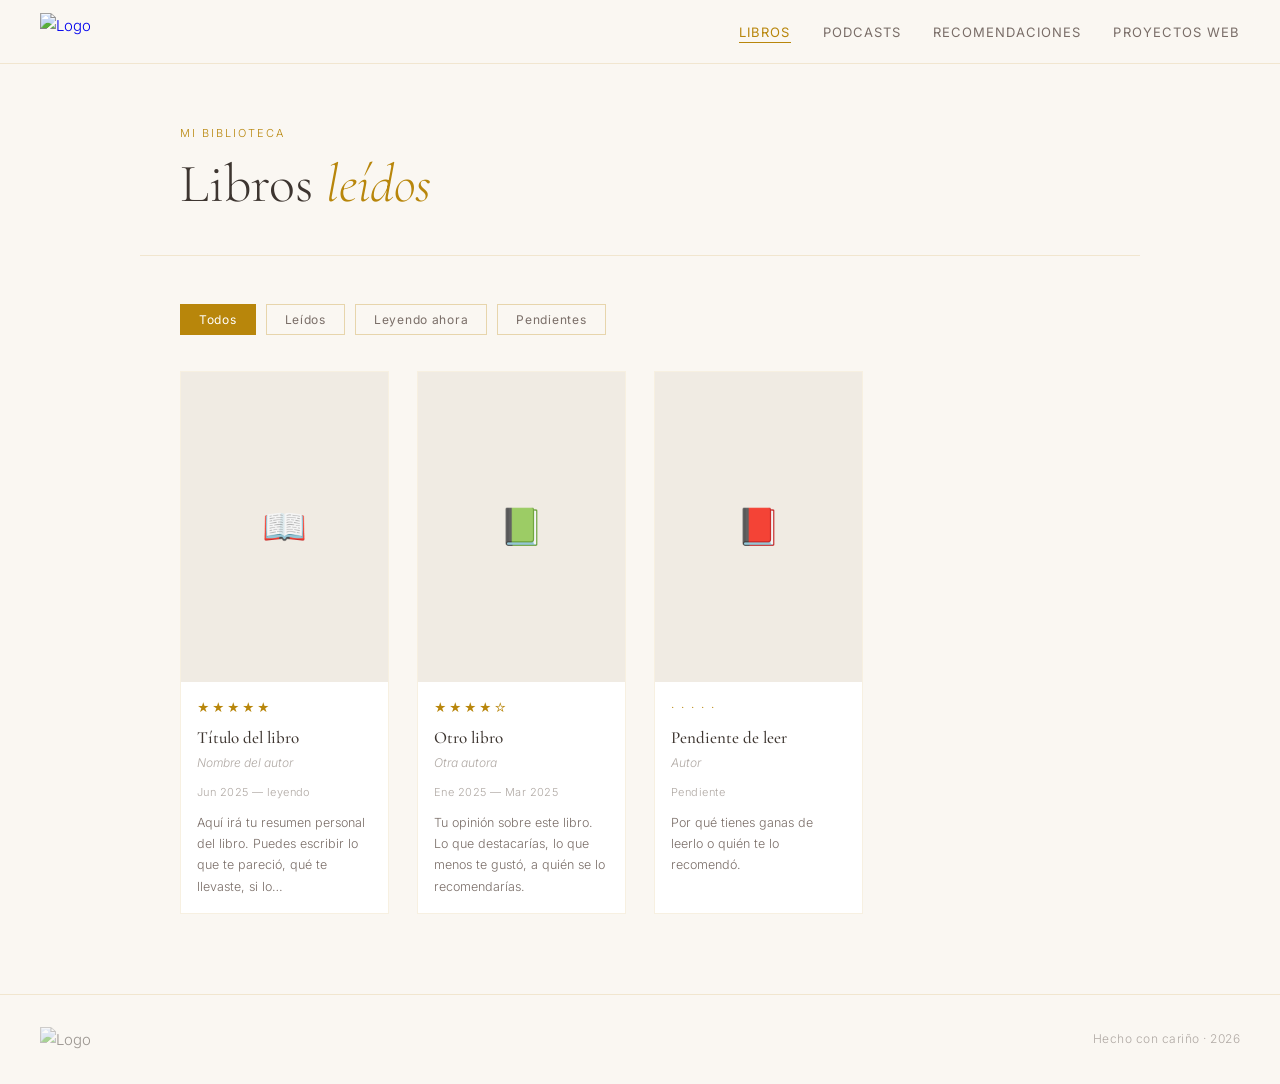
==== libros.html @ 666fe1d1 "Add files via upload" ====
<!DOCTYPE html>
<html lang="es">
<head>
  <meta charset="UTF-8">
  <meta name="viewport" content="width=device-width, initial-scale=1.0">
  <title>Libros · Mi espacio</title>
  <link rel="stylesheet" href="style.css">
  <link rel="icon" type="image/png" href="assets/logo.png">
</head>
<body>

  <nav>
    <a href="index.html" class="nav-logo">
      <img src="assets/logo.png" alt="Logo">
    </a>
    <ul class="nav-links" id="navLinks">
      <li><a href="libros.html" class="active">Libros</a></li>
      <li><a href="podcasts.html">Podcasts</a></li>
      <li><a href="recomendaciones.html">Recomendaciones</a></li>
      <li><a href="proyectos.html">Proyectos web</a></li>
    </ul>
    <button class="nav-hamburger" id="hamburger" aria-label="Menú">
      <span></span><span></span><span></span>
    </button>
  </nav>

  <main class="page-wrapper">

    <div class="page-header">
      <p class="page-header-eyebrow">Mi biblioteca</p>
      <h1 class="page-header-title">Libros <em>leídos</em></h1>
    </div>

    <div class="content-area">

      <div class="books-filters">
        <button class="filter-btn active" data-filter="all">Todos</button>
        <button class="filter-btn" data-filter="leido">Leídos</button>
        <button class="filter-btn" data-filter="leyendo">Leyendo ahora</button>
        <button class="filter-btn" data-filter="pendiente">Pendientes</button>
      </div>

      <div class="books-grid" id="booksGrid">

        <!-- Ejemplo: libro leído -->
        <div class="book-card" data-status="leyendo">
          <div class="book-cover">
            <div class="book-cover-placeholder">📖</div>
          </div>
          <div class="book-info">
            <div class="book-stars">★★★★★</div>
            <div class="book-title">Título del libro</div>
            <div class="book-author">Nombre del autor</div>
            <div class="book-dates">Jun 2025 — leyendo</div>
            <div class="book-summary">
              Aquí irá tu resumen personal del libro. Puedes escribir lo que te pareció, 
              qué te llevaste, si lo recomendarías...
            </div>
          </div>
        </div>

        <div class="book-card" data-status="leido">
          <div class="book-cover">
            <div class="book-cover-placeholder">📗</div>
          </div>
          <div class="book-info">
            <div class="book-stars">★★★★☆</div>
            <div class="book-title">Otro libro</div>
            <div class="book-author">Otra autora</div>
            <div class="book-dates">Ene 2025 — Mar 2025</div>
            <div class="book-summary">
              Tu opinión sobre este libro. Lo que destacarías, lo que menos te gustó, 
              a quién se lo recomendarías.
            </div>
          </div>
        </div>

        <div class="book-card" data-status="pendiente">
          <div class="book-cover">
            <div class="book-cover-placeholder">📕</div>
          </div>
          <div class="book-info">
            <div class="book-stars">· · · · ·</div>
            <div class="book-title">Pendiente de leer</div>
            <div class="book-author">Autor</div>
            <div class="book-dates">Pendiente</div>
            <div class="book-summary">
              Por qué tienes ganas de leerlo o quién te lo recomendó.
            </div>
          </div>
        </div>

      </div>
    </div>

  </main>

  <footer>
    <div class="footer-logo"><img src="assets/logo.png" alt="Logo"></div>
    <p class="footer-text">Hecho con cariño · <span id="year"></span></p>
  </footer>

  <script>
    document.getElementById('year').textContent = new Date().getFullYear();

    const hamburger = document.getElementById('hamburger');
    const navLinks = document.getElementById('navLinks');
    hamburger.addEventListener('click', () => navLinks.classList.toggle('open'));

    // Filter
    const filterBtns = document.querySelectorAll('.filter-btn');
    const cards = document.querySelectorAll('.book-card');

    filterBtns.forEach(btn => {
      btn.addEventListener('click', () => {
        filterBtns.forEach(b => b.classList.remove('active'));
        btn.classList.add('active');
        const filter = btn.dataset.filter;
        cards.forEach(card => {
          card.style.display =
            filter === 'all' || card.dataset.status === filter ? '' : 'none';
        });
      });
    });
  </script>

</body>
</html>
---- style.css ----
@import url('https://fonts.googleapis.com/css2?family=Cormorant+Garamond:ital,wght@0,300;0,400;0,500;0,600;1,300;1,400&family=Inter:wght@300;400;500&display=swap');

:root {
  --cream: #FAF7F2;
  --cream-dark: #F0EBE3;
  --gold: #B8860B;
  --gold-light: #D4A843;
  --gold-pale: #EDD98A;
  --ink: #3D3530;
  --ink-light: #7A6E68;
  --ink-lighter: #B0A9A4;
  --white: #FFFFFF;
}

*, *::before, *::after {
  box-sizing: border-box;
  margin: 0;
  padding: 0;
}

html {
  scroll-behavior: smooth;
}

body {
  background-color: var(--cream);
  color: var(--ink);
  font-family: 'Inter', sans-serif;
  font-weight: 300;
  line-height: 1.7;
  font-size: 15px;
  -webkit-font-smoothing: antialiased;
}

/* ── NAV ── */
nav {
  position: fixed;
  top: 0;
  left: 0;
  right: 0;
  z-index: 100;
  background: rgba(250, 247, 242, 0.92);
  backdrop-filter: blur(12px);
  -webkit-backdrop-filter: blur(12px);
  border-bottom: 1px solid rgba(184, 134, 11, 0.15);
  padding: 0 40px;
  height: 64px;
  display: flex;
  align-items: center;
  justify-content: space-between;
}

.nav-logo {
  display: flex;
  align-items: center;
  gap: 12px;
  text-decoration: none;
}

.nav-logo img {
  height: 38px;
  width: auto;
}

.nav-logo-text {
  font-family: 'Cormorant Garamond', serif;
  font-size: 18px;
  font-weight: 500;
  color: var(--gold);
  letter-spacing: 0.04em;
}

.nav-links {
  display: flex;
  align-items: center;
  gap: 32px;
  list-style: none;
}

.nav-links a {
  text-decoration: none;
  color: var(--ink-light);
  font-size: 13px;
  letter-spacing: 0.08em;
  text-transform: uppercase;
  font-weight: 400;
  transition: color 0.25s;
  position: relative;
}

.nav-links a::after {
  content: '';
  position: absolute;
  bottom: -3px;
  left: 0;
  width: 0;
  height: 1px;
  background: var(--gold);
  transition: width 0.3s ease;
}

.nav-links a:hover,
.nav-links a.active {
  color: var(--gold);
}

.nav-links a:hover::after,
.nav-links a.active::after {
  width: 100%;
}

.nav-hamburger {
  display: none;
  flex-direction: column;
  gap: 5px;
  cursor: pointer;
  background: none;
  border: none;
  padding: 4px;
}

.nav-hamburger span {
  width: 22px;
  height: 1.5px;
  background: var(--gold);
  transition: all 0.3s;
}

/* ── PAGE WRAPPER ── */
.page-wrapper {
  padding-top: 64px;
  min-height: 100vh;
}

/* ── HERO (index) ── */
.hero {
  display: flex;
  flex-direction: column;
  align-items: center;
  justify-content: center;
  min-height: calc(100vh - 64px);
  text-align: center;
  padding: 80px 40px 60px;
  position: relative;
}

.hero-logo {
  width: 180px;
  height: auto;
  margin-bottom: 36px;
  opacity: 0;
  animation: fadeUp 0.9s ease 0.2s forwards;
}

.hero-eyebrow {
  font-size: 11px;
  letter-spacing: 0.18em;
  text-transform: uppercase;
  color: var(--gold);
  margin-bottom: 16px;
  opacity: 0;
  animation: fadeUp 0.9s ease 0.4s forwards;
}

.hero-title {
  font-family: 'Cormorant Garamond', serif;
  font-size: clamp(42px, 7vw, 80px);
  font-weight: 300;
  line-height: 1.1;
  color: var(--ink);
  margin-bottom: 20px;
  opacity: 0;
  animation: fadeUp 0.9s ease 0.55s forwards;
}

.hero-title em {
  font-style: italic;
  color: var(--gold);
}

.hero-subtitle {
  font-size: 15px;
  color: var(--ink-light);
  max-width: 440px;
  line-height: 1.8;
  margin-bottom: 52px;
  opacity: 0;
  animation: fadeUp 0.9s ease 0.7s forwards;
}

.hero-divider {
  width: 60px;
  height: 1px;
  background: var(--gold-pale);
  margin: 0 auto 52px;
  opacity: 0;
  animation: fadeUp 0.9s ease 0.8s forwards;
}

/* ── SECTION CARDS (home) ── */
.sections-grid {
  display: grid;
  grid-template-columns: repeat(auto-fit, minmax(220px, 1fr));
  gap: 24px;
  max-width: 960px;
  margin: 0 auto;
  padding: 0 40px 100px;
  opacity: 0;
  animation: fadeUp 0.9s ease 1s forwards;
}

.section-card {
  text-decoration: none;
  display: flex;
  flex-direction: column;
  padding: 32px 28px;
  border: 1px solid rgba(184, 134, 11, 0.18);
  background: var(--white);
  transition: border-color 0.3s, transform 0.3s, box-shadow 0.3s;
  position: relative;
  overflow: hidden;
}

.section-card::before {
  content: '';
  position: absolute;
  bottom: 0;
  left: 0;
  width: 0;
  height: 2px;
  background: var(--gold);
  transition: width 0.4s ease;
}

.section-card:hover {
  border-color: rgba(184, 134, 11, 0.45);
  transform: translateY(-4px);
  box-shadow: 0 12px 32px rgba(184, 134, 11, 0.09);
}

.section-card:hover::before {
  width: 100%;
}

.card-icon {
  font-size: 26px;
  margin-bottom: 16px;
  line-height: 1;
}

.card-title {
  font-family: 'Cormorant Garamond', serif;
  font-size: 22px;
  font-weight: 500;
  color: var(--ink);
  margin-bottom: 8px;
  letter-spacing: 0.01em;
}

.card-desc {
  font-size: 13px;
  color: var(--ink-lighter);
  line-height: 1.7;
  flex: 1;
}

.card-arrow {
  margin-top: 20px;
  font-size: 18px;
  color: var(--gold);
  align-self: flex-end;
  transition: transform 0.3s;
}

.section-card:hover .card-arrow {
  transform: translateX(5px);
}

/* ── PAGE HEADER ── */
.page-header {
  padding: 60px 40px 40px;
  max-width: 1000px;
  margin: 0 auto;
  border-bottom: 1px solid rgba(184, 134, 11, 0.15);
  margin-bottom: 48px;
}

.page-header-eyebrow {
  font-size: 11px;
  letter-spacing: 0.18em;
  text-transform: uppercase;
  color: var(--gold);
  margin-bottom: 10px;
}

.page-header-title {
  font-family: 'Cormorant Garamond', serif;
  font-size: clamp(32px, 5vw, 54px);
  font-weight: 300;
  color: var(--ink);
  line-height: 1.15;
}

.page-header-title em {
  font-style: italic;
  color: var(--gold);
}

/* ── CONTENT AREA ── */
.content-area {
  max-width: 1000px;
  margin: 0 auto;
  padding: 0 40px 80px;
}

/* ── BOOKS ── */
.books-filters {
  display: flex;
  gap: 10px;
  margin-bottom: 36px;
  flex-wrap: wrap;
}

.filter-btn {
  padding: 7px 18px;
  border: 1px solid rgba(184, 134, 11, 0.3);
  background: transparent;
  color: var(--ink-light);
  font-family: 'Inter', sans-serif;
  font-size: 12px;
  letter-spacing: 0.06em;
  cursor: pointer;
  transition: all 0.25s;
}

.filter-btn:hover,
.filter-btn.active {
  background: var(--gold);
  color: var(--white);
  border-color: var(--gold);
}

.books-grid {
  display: grid;
  grid-template-columns: repeat(auto-fill, minmax(200px, 1fr));
  gap: 28px;
}

.book-card {
  display: flex;
  flex-direction: column;
  background: var(--white);
  border: 1px solid rgba(184, 134, 11, 0.12);
  transition: transform 0.3s, box-shadow 0.3s;
  overflow: hidden;
}

.book-card:hover {
  transform: translateY(-5px);
  box-shadow: 0 16px 36px rgba(0,0,0,0.08);
}

.book-cover {
  aspect-ratio: 2/3;
  background: var(--cream-dark);
  overflow: hidden;
  position: relative;
}

.book-cover img {
  width: 100%;
  height: 100%;
  object-fit: cover;
}

.book-cover-placeholder {
  width: 100%;
  height: 100%;
  display: flex;
  align-items: center;
  justify-content: center;
  font-size: 36px;
  color: var(--gold-pale);
}

.book-info {
  padding: 16px;
  flex: 1;
  display: flex;
  flex-direction: column;
}

.book-stars {
  color: var(--gold);
  font-size: 12px;
  margin-bottom: 8px;
  letter-spacing: 2px;
}

.book-title {
  font-family: 'Cormorant Garamond', serif;
  font-size: 17px;
  font-weight: 500;
  color: var(--ink);
  margin-bottom: 4px;
  line-height: 1.3;
}

.book-author {
  font-size: 12px;
  color: var(--ink-lighter);
  margin-bottom: 10px;
  font-style: italic;
}

.book-dates {
  font-size: 11px;
  color: var(--ink-lighter);
  letter-spacing: 0.04em;
  margin-bottom: 10px;
}

.book-summary {
  font-size: 12.5px;
  color: var(--ink-light);
  line-height: 1.7;
  flex: 1;
  display: -webkit-box;
  -webkit-line-clamp: 4;
  -webkit-box-orient: vertical;
  overflow: hidden;
}

/* ── PODCASTS ── */
.podcasts-list {
  display: flex;
  flex-direction: column;
  gap: 20px;
}

.podcast-card {
  display: flex;
  gap: 20px;
  padding: 24px;
  background: var(--white);
  border: 1px solid rgba(184, 134, 11, 0.12);
  transition: border-color 0.3s, box-shadow 0.3s;
}

.podcast-card:hover {
  border-color: rgba(184, 134, 11, 0.4);
  box-shadow: 0 8px 24px rgba(184, 134, 11, 0.07);
}

.podcast-thumb {
  width: 80px;
  height: 80px;
  flex-shrink: 0;
  background: var(--cream-dark);
  display: flex;
  align-items: center;
  justify-content: center;
  font-size: 28px;
  overflow: hidden;
}

.podcast-thumb img {
  width: 100%;
  height: 100%;
  object-fit: cover;
}

.podcast-info {
  flex: 1;
  min-width: 0;
}

.podcast-status {
  display: inline-block;
  font-size: 10px;
  letter-spacing: 0.1em;
  text-transform: uppercase;
  padding: 3px 8px;
  margin-bottom: 8px;
}

.podcast-status.escuchando {
  background: rgba(184, 134, 11, 0.12);
  color: var(--gold);
}

.podcast-status.escuchado {
  background: rgba(61, 53, 48, 0.07);
  color: var(--ink-light);
}

.podcast-status.pendiente {
  background: rgba(176, 169, 164, 0.2);
  color: var(--ink-lighter);
}

.podcast-title {
  font-family: 'Cormorant Garamond', serif;
  font-size: 20px;
  font-weight: 500;
  color: var(--ink);
  margin-bottom: 4px;
}

.podcast-host {
  font-size: 12px;
  color: var(--ink-lighter);
  margin-bottom: 8px;
  font-style: italic;
}

.podcast-desc {
  font-size: 13px;
  color: var(--ink-light);
  line-height: 1.7;
}

/* ── WEB PROJECTS ── */
.projects-grid {
  display: grid;
  grid-template-columns: repeat(auto-fill, minmax(280px, 1fr));
  gap: 28px;
}

.project-card {
  background: var(--white);
  border: 1px solid rgba(184, 134, 11, 0.12);
  overflow: hidden;
  transition: transform 0.3s, box-shadow 0.3s;
  display: flex;
  flex-direction: column;
}

.project-card:hover {
  transform: translateY(-5px);
  box-shadow: 0 16px 40px rgba(0,0,0,0.09);
}

.project-preview {
  aspect-ratio: 16/9;
  background: var(--cream-dark);
  display: flex;
  align-items: center;
  justify-content: center;
  font-size: 32px;
  overflow: hidden;
  position: relative;
}

.project-preview img {
  width: 100%;
  height: 100%;
  object-fit: cover;
  transition: transform 0.5s;
}

.project-card:hover .project-preview img {
  transform: scale(1.04);
}

.project-body {
  padding: 20px;
  flex: 1;
  display: flex;
  flex-direction: column;
}

.project-tags {
  display: flex;
  gap: 6px;
  flex-wrap: wrap;
  margin-bottom: 12px;
}

.tag {
  font-size: 10px;
  letter-spacing: 0.08em;
  text-transform: uppercase;
  padding: 3px 8px;
  border: 1px solid rgba(184, 134, 11, 0.3);
  color: var(--gold);
}

.project-title {
  font-family: 'Cormorant Garamond', serif;
  font-size: 22px;
  font-weight: 500;
  color: var(--ink);
  margin-bottom: 8px;
}

.project-desc {
  font-size: 13px;
  color: var(--ink-light);
  line-height: 1.7;
  flex: 1;
  margin-bottom: 16px;
}

.project-link {
  display: inline-flex;
  align-items: center;
  gap: 6px;
  font-size: 12px;
  letter-spacing: 0.08em;
  text-transform: uppercase;
  color: var(--gold);
  text-decoration: none;
  transition: gap 0.25s;
}

.project-link:hover {
  gap: 10px;
}

/* ── RECOMENDACIONES ── */
.reco-grid {
  display: grid;
  grid-template-columns: repeat(auto-fill, minmax(240px, 1fr));
  gap: 20px;
}

.reco-card {
  padding: 24px;
  background: var(--white);
  border: 1px solid rgba(184, 134, 11, 0.12);
  transition: border-color 0.3s, box-shadow 0.3s;
  position: relative;
}

.reco-card:hover {
  border-color: rgba(184, 134, 11, 0.4);
  box-shadow: 0 8px 24px rgba(184, 134, 11, 0.07);
}

.reco-type {
  font-size: 10px;
  letter-spacing: 0.12em;
  text-transform: uppercase;
  color: var(--gold);
  margin-bottom: 10px;
}

.reco-title {
  font-family: 'Cormorant Garamond', serif;
  font-size: 20px;
  font-weight: 500;
  color: var(--ink);
  margin-bottom: 6px;
}

.reco-creator {
  font-size: 12px;
  color: var(--ink-lighter);
  font-style: italic;
  margin-bottom: 10px;
}

.reco-text {
  font-size: 13px;
  color: var(--ink-light);
  line-height: 1.7;
}

/* ── PROJECT CARD AS LINK ── */
a.project-card--link {
  text-decoration: none;
  color: inherit;
  cursor: pointer;
}

.project-preview--iraia {
  position: relative;
  overflow: hidden;
}

.project-preview-bg {
  position: absolute;
  inset: 0;
  width: 100%;
  height: 100%;
  object-fit: cover;
  transition: transform 0.5s ease;
}

.project-card:hover .project-preview-bg {
  transform: scale(1.06);
}

.project-preview-logo {
  position: relative;
  z-index: 1;
  width: 58%;
  max-width: 180px;
  height: auto;
  filter: drop-shadow(0 2px 12px rgba(0,0,0,0.10));
  transition: transform 0.4s ease;
}

.project-card:hover .project-preview-logo {
  transform: scale(1.05);
}


footer {
  border-top: 1px solid rgba(184, 134, 11, 0.15);
  padding: 32px 40px;
  display: flex;
  align-items: center;
  justify-content: space-between;
  max-width: 100%;
}

.footer-logo img {
  height: 28px;
  opacity: 0.5;
}

.footer-text {
  font-size: 12px;
  color: var(--ink-lighter);
  letter-spacing: 0.04em;
}

/* ── ANIMATIONS ── */
@keyframes fadeUp {
  from {
    opacity: 0;
    transform: translateY(20px);
  }
  to {
    opacity: 1;
    transform: translateY(0);
  }
}

/* ── RESPONSIVE ── */
@media (max-width: 768px) {
  nav {
    padding: 0 20px;
  }

  .nav-links {
    display: none;
    position: fixed;
    top: 64px;
    left: 0;
    right: 0;
    background: var(--cream);
    border-bottom: 1px solid rgba(184, 134, 11, 0.15);
    flex-direction: column;
    padding: 24px 20px;
    gap: 20px;
    align-items: flex-start;
  }

  .nav-links.open {
    display: flex;
  }

  .nav-hamburger {
    display: flex;
  }

  .hero {
    padding: 60px 24px 48px;
  }

  .hero-logo {
    width: 130px;
  }

  .sections-grid {
    grid-template-columns: 1fr 1fr;
    padding: 0 24px 60px;
    gap: 16px;
  }

  .page-header,
  .content-area {
    padding-left: 24px;
    padding-right: 24px;
  }

  .books-grid {
    grid-template-columns: repeat(auto-fill, minmax(150px, 1fr));
    gap: 18px;
  }

  .podcast-thumb {
    width: 60px;
    height: 60px;
  }

  .projects-grid,
  .reco-grid {
    grid-template-columns: 1fr;
  }

  footer {
    flex-direction: column;
    gap: 12px;
    text-align: center;
    padding: 24px;
  }
}

@media (prefers-reduced-motion: reduce) {
  * {
    animation: none !important;
    transition: none !important;
  }
  .hero-logo, .hero-eyebrow, .hero-title, .hero-subtitle, .hero-divider, .sections-grid {
    opacity: 1;
  }
}
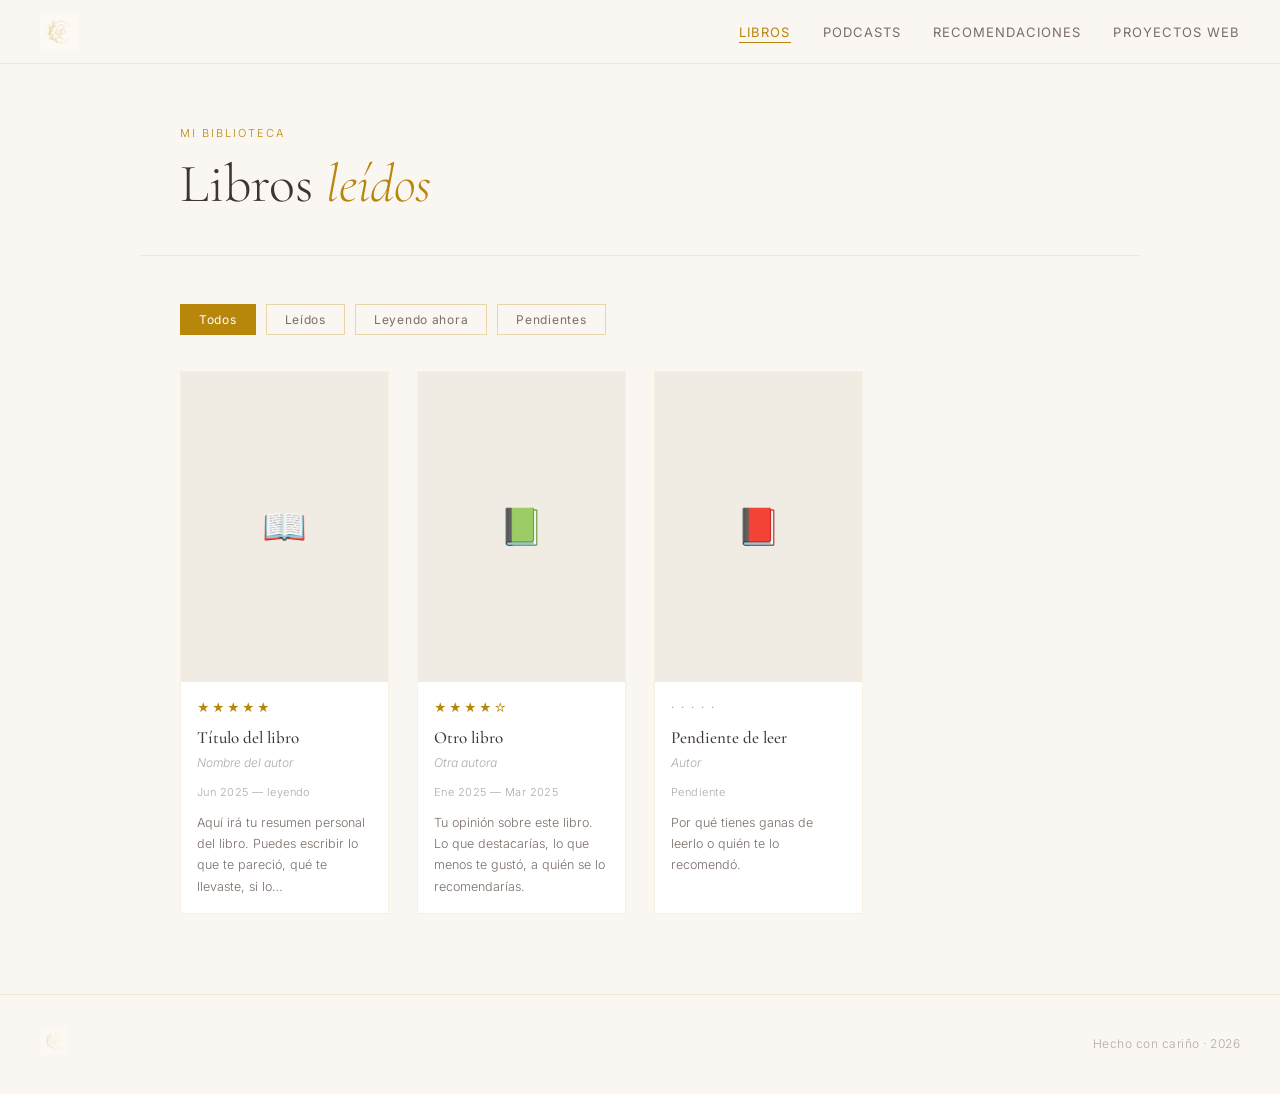
==== commit ad20a5b0: "Add files via upload" ====
(no text change in the page or its own stylesheets)
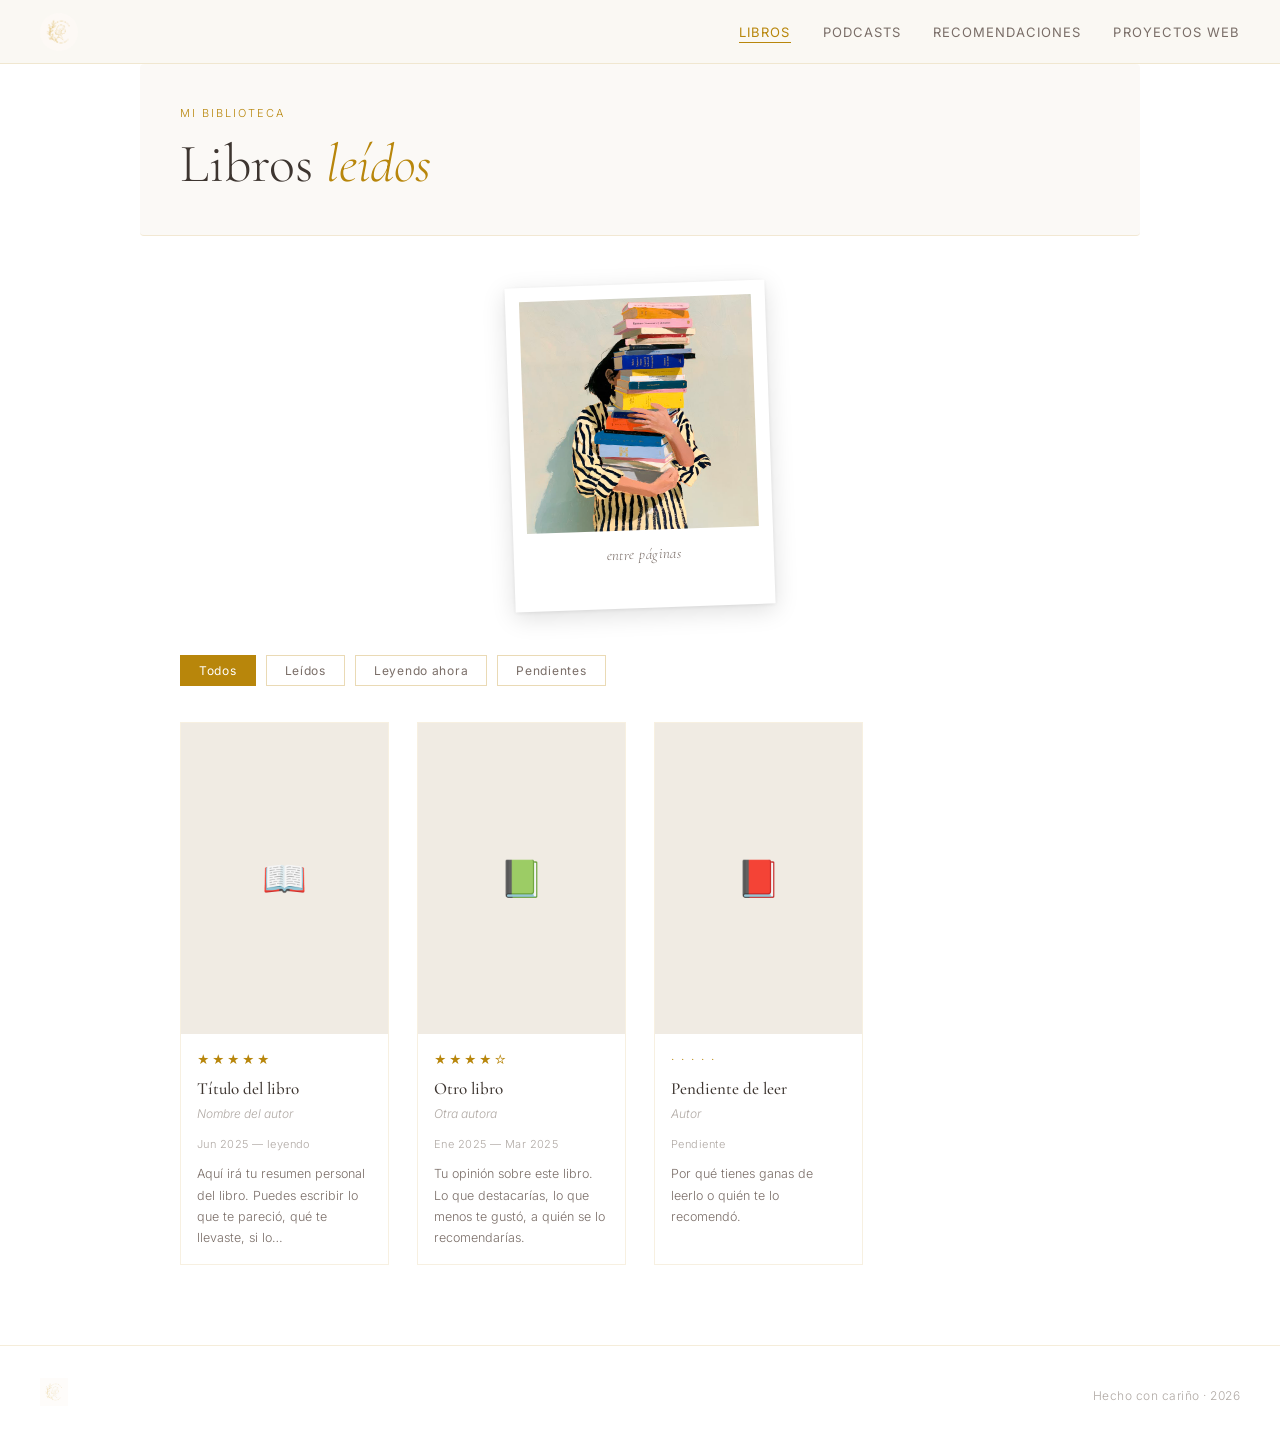
==== commit 5ec403e7: "Add files via upload" ====
--- a/libros.html
+++ b/libros.html
@@ -7,7 +7,7 @@
   <link rel="stylesheet" href="style.css">
   <link rel="icon" type="image/png" href="assets/logo.png">
 </head>
-<body>
+<body class="page-libros">
 
   <nav>
     <a href="index.html" class="nav-logo">
@@ -31,7 +31,13 @@
       <h1 class="page-header-title">Libros <em>leídos</em></h1>
     </div>
 
-    <div class="content-area">
+    <div class="polaroid-wrap">
+        <div class="polaroid">
+          <img src="assets/libros.jpeg" alt="Libros">
+          <div class="polaroid-caption">entre páginas</div>
+        </div>
+      </div>
+      <div class="content-area">
 
       <div class="books-filters">
         <button class="filter-btn active" data-filter="all">Todos</button>
--- a/style.css
+++ b/style.css
@@ -24,6 +24,9 @@
 
 body {
   background-color: var(--cream);
+  background-image: url('assets/fondo_pantalla.jpeg');
+  background-repeat: repeat;
+  background-size: 400px;
   color: var(--ink);
   font-family: 'Inter', sans-serif;
   font-weight: 300;
@@ -59,7 +62,10 @@
 
 .nav-logo img {
   height: 38px;
-  width: auto;
+  width: 38px;
+  border-radius: 50%;
+  object-fit: cover;
+  object-position: center;
 }
 
 .nav-logo-text {
@@ -146,7 +152,10 @@
 
 .hero-logo {
   width: 180px;
-  height: auto;
+  height: 180px;
+  border-radius: 50%;
+  object-fit: cover;
+  object-position: center;
   margin-bottom: 36px;
   opacity: 0;
   animation: fadeUp 0.9s ease 0.2s forwards;
@@ -819,3 +828,98 @@
     opacity: 1;
   }
 }
+
+/* ── FONDOS POR PÁGINA ── */
+body.page-index    { background-image: url('assets/fondo_1.jpeg'); }
+body.page-libros   { background-image: url('assets/fondo_2.jpeg'); }
+body.page-podcasts { background-image: url('assets/fondo_5.jpeg'); }
+body.page-proyectos { background-image: url('assets/fondo_6.jpeg'); }
+body.page-recomendaciones { background-image: url('assets/fondo_1.jpeg'); }
+
+body.page-index,
+body.page-libros,
+body.page-podcasts,
+body.page-proyectos,
+body.page-recomendaciones {
+  background-repeat: repeat;
+  background-size: 420px;
+  filter: none;
+}
+
+/* Saturación bajada solo en el fondo, no en el contenido */
+body::before {
+  content: '';
+  position: fixed;
+  inset: 0;
+  z-index: -1;
+  background: inherit;
+  background-attachment: fixed;
+  filter: saturate(0.45) brightness(1.08);
+}
+
+body {
+  background-attachment: fixed;
+  /* El body en sí queda transparente para que ::before maneje el fondo */
+  background-color: transparent;
+}
+
+/* ── POLAROID ── */
+.polaroid-wrap {
+  display: flex;
+  justify-content: center;
+  margin: 0 auto 48px;
+}
+
+.polaroid {
+  background: #fff;
+  padding: 14px 14px 40px;
+  box-shadow: 0 6px 24px rgba(0,0,0,0.13), 0 1px 4px rgba(0,0,0,0.08);
+  transform: rotate(-2deg);
+  transition: transform 0.3s, box-shadow 0.3s;
+  max-width: 260px;
+  width: 100%;
+}
+
+.polaroid:hover {
+  transform: rotate(0deg) scale(1.03);
+  box-shadow: 0 14px 40px rgba(0,0,0,0.18);
+}
+
+.polaroid img {
+  width: 100%;
+  aspect-ratio: 1 / 1;
+  object-fit: cover;
+  display: block;
+}
+
+.polaroid-caption {
+  text-align: center;
+  font-family: 'Cormorant Garamond', serif;
+  font-size: 15px;
+  font-style: italic;
+  color: var(--ink-light);
+  margin-top: 12px;
+  letter-spacing: 0.03em;
+}
+
+/* Cards con fondo blanco semitransparente para legibilidad sobre fondos */
+.section-card,
+.book-card,
+.podcast-card,
+.project-card,
+.reco-card,
+.bubble-img-wrap {
+  background: rgba(255,255,255,0.88);
+  backdrop-filter: blur(4px);
+  -webkit-backdrop-filter: blur(4px);
+}
+
+nav {
+  background: rgba(250, 247, 242, 0.88);
+}
+
+.page-header {
+  background: rgba(250, 247, 242, 0.7);
+  border-radius: 4px;
+  padding: 40px;
+}
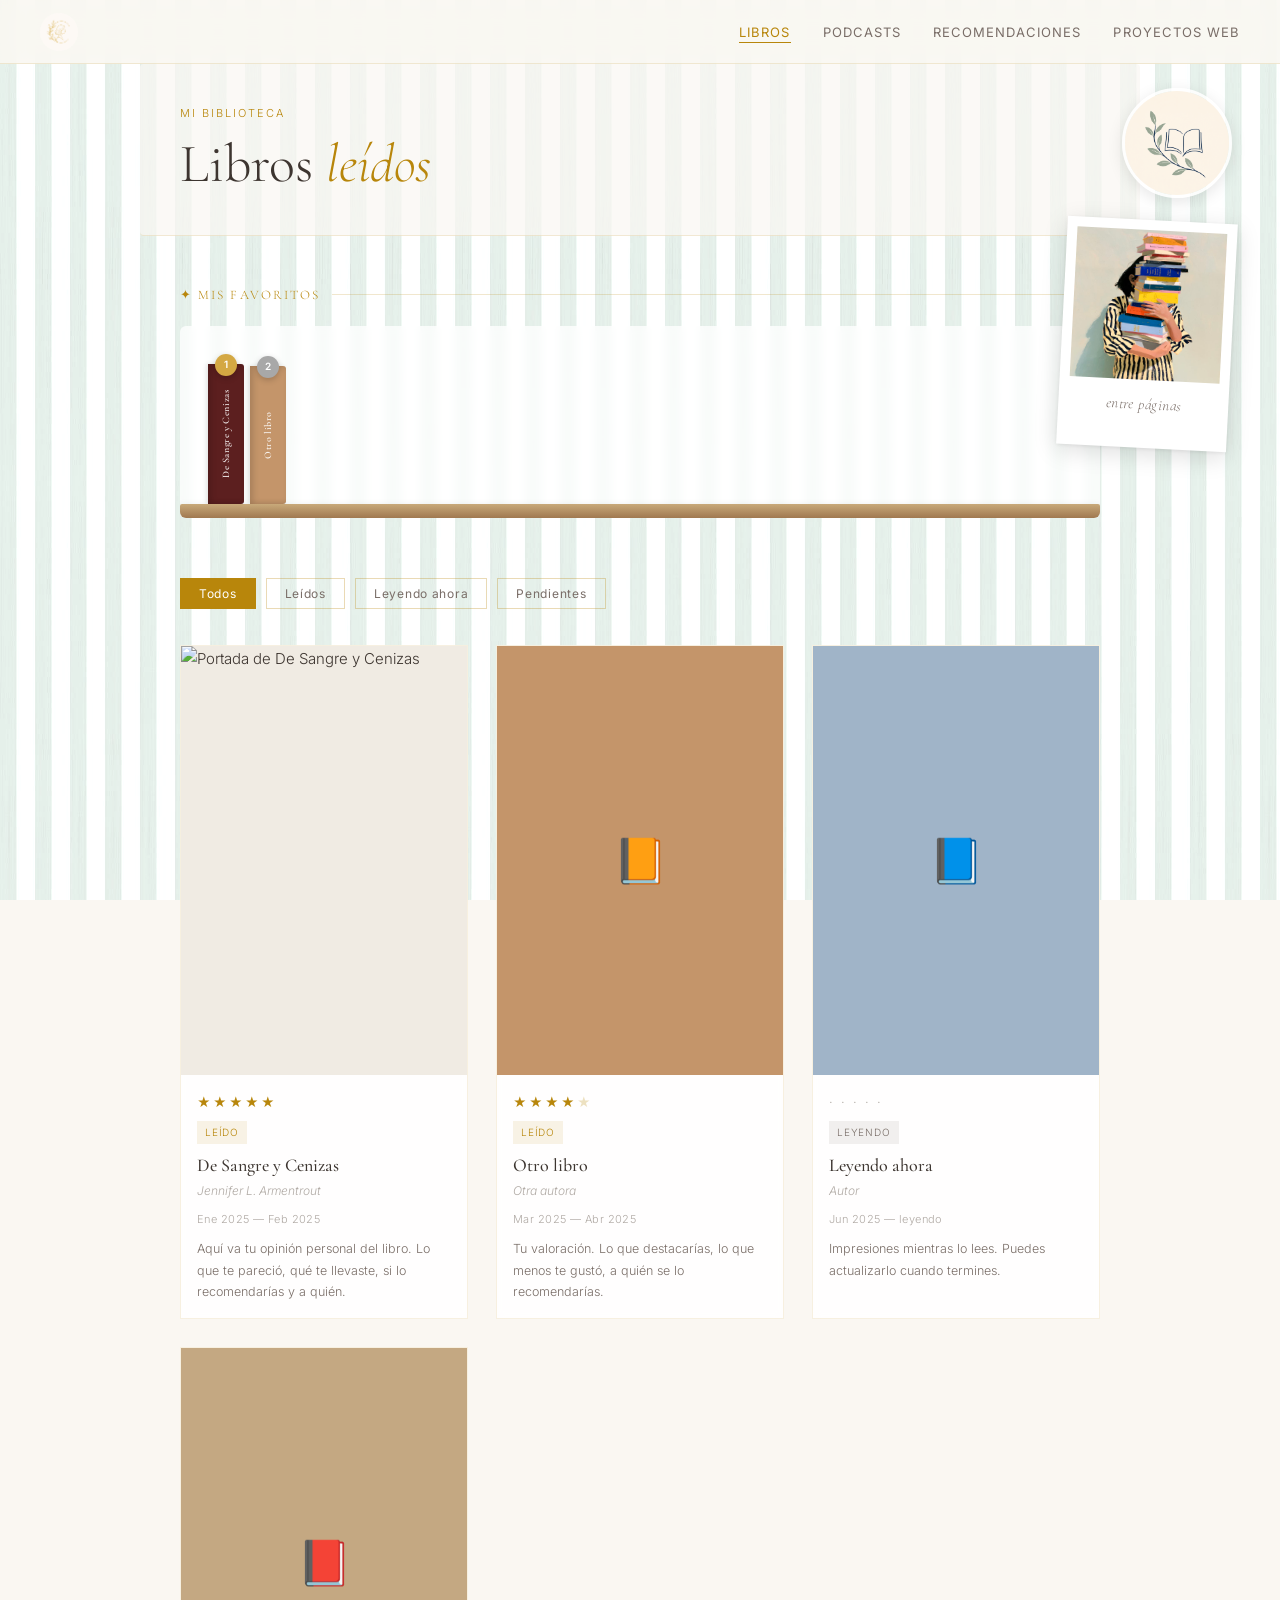
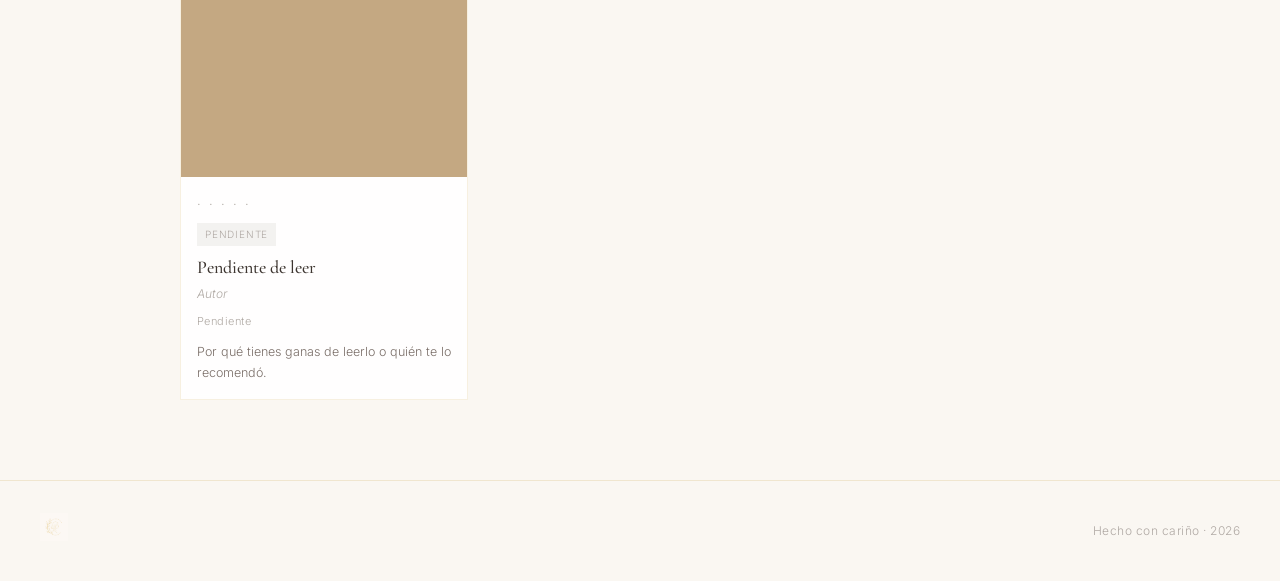
==== commit 268a765b: "Add files via upload" ====
--- a/libros.html
+++ b/libros.html
@@ -6,6 +6,432 @@
   <title>Libros · Mi espacio</title>
   <link rel="stylesheet" href="style.css">
   <link rel="icon" type="image/png" href="assets/logo.png">
+  <style>
+
+    /* ── RANKING / ESTANTERÍA ── */
+    .shelf-section {
+      max-width: 1000px;
+      margin: 0 auto 60px;
+      padding: 0 40px;
+    }
+
+    .shelf-title {
+      font-family: 'Cormorant Garamond', serif;
+      font-size: 13px;
+      letter-spacing: 0.16em;
+      text-transform: uppercase;
+      color: var(--gold);
+      margin-bottom: 20px;
+      display: flex;
+      align-items: center;
+      gap: 12px;
+    }
+
+    .shelf-title::after {
+      content: '';
+      flex: 1;
+      height: 1px;
+      background: rgba(184,134,11,0.2);
+    }
+
+    /* La madera de la estantería */
+    .shelf {
+      background: rgba(255,255,255,0.75);
+      backdrop-filter: blur(4px);
+      border-radius: 6px;
+      padding: 32px 28px 0;
+      position: relative;
+      overflow: hidden;
+    }
+
+    .shelf-plank {
+      display: flex;
+      align-items: flex-end;
+      gap: 6px;
+      padding-bottom: 0;
+      min-height: 160px;
+      position: relative;
+      flex-wrap: wrap;
+    }
+
+    /* tablón de madera */
+    .shelf-plank::after {
+      content: '';
+      position: absolute;
+      bottom: 0;
+      left: -28px;
+      right: -28px;
+      height: 14px;
+      background: linear-gradient(to bottom, #c8a97a, #a07850);
+      border-radius: 2px;
+      box-shadow: 0 4px 10px rgba(0,0,0,0.18);
+    }
+
+    .shelf-book {
+      display: flex;
+      flex-direction: column;
+      align-items: center;
+      cursor: pointer;
+      position: relative;
+      transition: transform 0.25s;
+      margin-bottom: 14px;
+    }
+
+    .shelf-book:hover {
+      transform: translateY(-12px);
+    }
+
+    .shelf-book:hover .shelf-tooltip {
+      opacity: 1;
+      transform: translateY(0);
+      pointer-events: auto;
+    }
+
+    .book-spine {
+      width: 36px;
+      border-radius: 3px 0 0 3px;
+      display: flex;
+      align-items: center;
+      justify-content: center;
+      writing-mode: vertical-rl;
+      text-orientation: mixed;
+      transform: rotate(180deg);
+      font-size: 10px;
+      font-family: 'Cormorant Garamond', serif;
+      font-weight: 600;
+      color: rgba(255,255,255,0.9);
+      letter-spacing: 0.06em;
+      padding: 8px 4px;
+      box-shadow: inset -3px 0 6px rgba(0,0,0,0.15), 2px 0 4px rgba(0,0,0,0.1);
+      overflow: hidden;
+      white-space: nowrap;
+      text-overflow: ellipsis;
+      max-height: 140px;
+      line-height: 1.2;
+    }
+
+    .shelf-book .rank-badge {
+      position: absolute;
+      top: -10px;
+      left: 50%;
+      transform: translateX(-50%);
+      width: 22px;
+      height: 22px;
+      border-radius: 50%;
+      background: var(--gold);
+      color: white;
+      font-size: 10px;
+      font-weight: 600;
+      display: flex;
+      align-items: center;
+      justify-content: center;
+      font-family: 'Inter', sans-serif;
+      box-shadow: 0 2px 6px rgba(0,0,0,0.2);
+      z-index: 2;
+    }
+
+    .shelf-book .rank-badge.gold   { background: #D4A843; }
+    .shelf-book .rank-badge.silver { background: #A8A8A8; }
+    .shelf-book .rank-badge.bronze { background: #C07840; }
+    .shelf-book .rank-badge.rest   { background: var(--ink-light); }
+
+    /* Tooltip al hacer hover */
+    .shelf-tooltip {
+      position: absolute;
+      bottom: calc(100% + 18px);
+      left: 50%;
+      transform: translateX(-50%) translateY(6px);
+      background: var(--ink);
+      color: #fff;
+      border-radius: 6px;
+      padding: 10px 14px;
+      width: 180px;
+      font-size: 12px;
+      line-height: 1.5;
+      opacity: 0;
+      pointer-events: none;
+      transition: opacity 0.2s, transform 0.2s;
+      z-index: 10;
+      text-align: center;
+    }
+
+    .shelf-tooltip::after {
+      content: '';
+      position: absolute;
+      top: 100%;
+      left: 50%;
+      transform: translateX(-50%);
+      border: 6px solid transparent;
+      border-top-color: var(--ink);
+    }
+
+    .shelf-tooltip strong {
+      display: block;
+      font-family: 'Cormorant Garamond', serif;
+      font-size: 14px;
+      margin-bottom: 2px;
+    }
+
+    .shelf-tooltip .tt-stars {
+      color: var(--gold-light);
+      letter-spacing: 2px;
+      font-size: 11px;
+    }
+
+    /* ── TARJETAS DETALLE ── */
+    .books-grid {
+      display: grid;
+      grid-template-columns: repeat(auto-fill, minmax(220px, 1fr));
+      gap: 28px;
+    }
+
+    .book-card {
+      display: flex;
+      flex-direction: column;
+      background: rgba(255,255,255,0.88);
+      backdrop-filter: blur(4px);
+      border: 1px solid rgba(184,134,11,0.12);
+      transition: transform 0.3s, box-shadow 0.3s;
+      overflow: hidden;
+      cursor: pointer;
+    }
+
+    .book-card:hover {
+      transform: translateY(-5px);
+      box-shadow: 0 16px 36px rgba(0,0,0,0.1);
+    }
+
+    .book-cover {
+      aspect-ratio: 2/3;
+      background: var(--cream-dark);
+      overflow: hidden;
+      position: relative;
+    }
+
+    .book-cover img {
+      width: 100%;
+      height: 100%;
+      object-fit: cover;
+    }
+
+    .book-cover-placeholder {
+      width: 100%;
+      height: 100%;
+      display: flex;
+      align-items: center;
+      justify-content: center;
+      font-size: 44px;
+    }
+
+    /* Color de fondo del placeholder = color del lomo */
+    .book-cover-placeholder.c1 { background: #7B9E87; }
+    .book-cover-placeholder.c2 { background: #C4956A; }
+    .book-cover-placeholder.c3 { background: #A0B4C8; }
+    .book-cover-placeholder.c4 { background: #C4A882; }
+    .book-cover-placeholder.c5 { background: #B07E8C; }
+
+    .book-info {
+      padding: 16px;
+      flex: 1;
+      display: flex;
+      flex-direction: column;
+    }
+
+    .book-stars {
+      color: var(--gold);
+      font-size: 13px;
+      margin-bottom: 8px;
+      letter-spacing: 2px;
+    }
+
+    .book-title {
+      font-family: 'Cormorant Garamond', serif;
+      font-size: 18px;
+      font-weight: 500;
+      color: var(--ink);
+      margin-bottom: 4px;
+      line-height: 1.3;
+    }
+
+    .book-author {
+      font-size: 12px;
+      color: var(--ink-lighter);
+      margin-bottom: 8px;
+      font-style: italic;
+    }
+
+    .book-dates {
+      font-size: 11px;
+      color: var(--ink-lighter);
+      letter-spacing: 0.04em;
+      margin-bottom: 10px;
+    }
+
+    .book-summary {
+      font-size: 12.5px;
+      color: var(--ink-light);
+      line-height: 1.7;
+      flex: 1;
+      display: -webkit-box;
+      -webkit-line-clamp: 4;
+      -webkit-box-orient: vertical;
+      overflow: hidden;
+    }
+
+    .book-status-tag {
+      display: inline-block;
+      font-size: 10px;
+      letter-spacing: 0.08em;
+      text-transform: uppercase;
+      padding: 3px 8px;
+      margin-bottom: 10px;
+      align-self: flex-start;
+    }
+    .book-status-tag.leido    { background: rgba(184,134,11,0.1); color: var(--gold); }
+    .book-status-tag.leyendo  { background: rgba(122,110,104,0.1); color: var(--ink-light); }
+    .book-status-tag.pendiente{ background: rgba(176,169,164,0.15); color: var(--ink-lighter); }
+
+    @media (max-width: 600px) {
+      .shelf-section { padding: 0 16px; }
+      .book-spine { width: 28px; font-size: 9px; }
+      .books-grid { grid-template-columns: repeat(2, 1fr); gap: 16px; }
+    }
+
+    /* ── MODAL FICHA LIBRO ── */
+    .book-modal-overlay {
+      position: fixed;
+      inset: 0;
+      background: rgba(40, 33, 28, 0.55);
+      backdrop-filter: blur(4px);
+      z-index: 200;
+      display: none;
+      align-items: center;
+      justify-content: center;
+      padding: 24px;
+    }
+
+    .book-modal-overlay.open {
+      display: flex;
+      animation: modalFade 0.25s ease;
+    }
+
+    @keyframes modalFade {
+      from { opacity: 0; }
+      to { opacity: 1; }
+    }
+
+    .book-modal {
+      background: var(--cream);
+      max-width: 640px;
+      width: 100%;
+      max-height: 85vh;
+      overflow-y: auto;
+      display: flex;
+      box-shadow: 0 24px 80px rgba(0,0,0,0.35);
+      position: relative;
+      animation: modalUp 0.3s ease;
+    }
+
+    @keyframes modalUp {
+      from { transform: translateY(24px); opacity: 0; }
+      to { transform: translateY(0); opacity: 1; }
+    }
+
+    .book-modal-cover {
+      width: 220px;
+      flex-shrink: 0;
+      background: var(--cream-dark);
+    }
+
+    .book-modal-cover img {
+      width: 100%;
+      height: 100%;
+      object-fit: cover;
+      display: block;
+    }
+
+    .book-modal-cover .modal-cover-placeholder {
+      width: 100%;
+      height: 100%;
+      min-height: 320px;
+      display: flex;
+      align-items: center;
+      justify-content: center;
+      font-size: 64px;
+    }
+
+    .book-modal-body {
+      padding: 32px 28px;
+      flex: 1;
+    }
+
+    .book-modal-close {
+      position: absolute;
+      top: 12px;
+      right: 14px;
+      background: none;
+      border: none;
+      font-size: 22px;
+      color: var(--ink-light);
+      cursor: pointer;
+      line-height: 1;
+      padding: 6px;
+      transition: color 0.2s, transform 0.2s;
+    }
+
+    .book-modal-close:hover {
+      color: var(--ink);
+      transform: rotate(90deg);
+    }
+
+    .book-modal-stars {
+      color: var(--gold);
+      font-size: 16px;
+      letter-spacing: 3px;
+      margin-bottom: 10px;
+    }
+
+    .book-modal-title {
+      font-family: 'Cormorant Garamond', serif;
+      font-size: 30px;
+      font-weight: 500;
+      color: var(--ink);
+      line-height: 1.15;
+      margin-bottom: 4px;
+    }
+
+    .book-modal-author {
+      font-size: 14px;
+      font-style: italic;
+      color: var(--ink-lighter);
+      margin-bottom: 16px;
+    }
+
+    .book-modal-meta {
+      font-size: 12px;
+      letter-spacing: 0.05em;
+      color: var(--ink-light);
+      padding: 10px 0;
+      border-top: 1px solid rgba(184,134,11,0.18);
+      border-bottom: 1px solid rgba(184,134,11,0.18);
+      margin-bottom: 16px;
+      display: flex;
+      gap: 18px;
+      flex-wrap: wrap;
+    }
+
+    .book-modal-summary {
+      font-size: 14px;
+      line-height: 1.8;
+      color: var(--ink-light);
+    }
+
+    @media (max-width: 560px) {
+      .book-modal { flex-direction: column; }
+      .book-modal-cover { width: 100%; max-height: 280px; }
+      .book-modal-cover img { max-height: 280px; }
+    }
+  </style>
 </head>
 <body class="page-libros">
 
@@ -25,6 +451,8 @@
   </nav>
 
   <main class="page-wrapper">
+    <img src="assets/web_libro.png" alt="" class="page-logo">
+
 
     <div class="page-header">
       <p class="page-header-eyebrow">Mi biblioteca</p>
@@ -32,13 +460,24 @@
     </div>
 
     <div class="polaroid-wrap">
-        <div class="polaroid">
-          <img src="assets/libros.jpeg" alt="Libros">
-          <div class="polaroid-caption">entre páginas</div>
+      <div class="polaroid">
+        <img src="assets/libros.jpeg" alt="Libros">
+        <div class="polaroid-caption">entre páginas</div>
+      </div>
+    </div>
+
+    <!-- ── ESTANTERÍA RANKING ── -->
+    <div class="shelf-section">
+      <div class="shelf-title">✦ mis favoritos</div>
+      <div class="shelf">
+        <div class="shelf-plank" id="shelfPlank">
+          <!-- Los libros se generan desde el JS con los mismos datos -->
         </div>
       </div>
-      <div class="content-area">
-
+    </div>
+
+    <!-- ── TARJETAS DETALLE ── -->
+    <div class="content-area">
       <div class="books-filters">
         <button class="filter-btn active" data-filter="all">Todos</button>
         <button class="filter-btn" data-filter="leido">Leídos</button>
@@ -46,56 +485,22 @@
         <button class="filter-btn" data-filter="pendiente">Pendientes</button>
       </div>
 
-      <div class="books-grid" id="booksGrid">
-
-        <!-- Ejemplo: libro leído -->
-        <div class="book-card" data-status="leyendo">
-          <div class="book-cover">
-            <div class="book-cover-placeholder">📖</div>
-          </div>
-          <div class="book-info">
-            <div class="book-stars">★★★★★</div>
-            <div class="book-title">Título del libro</div>
-            <div class="book-author">Nombre del autor</div>
-            <div class="book-dates">Jun 2025 — leyendo</div>
-            <div class="book-summary">
-              Aquí irá tu resumen personal del libro. Puedes escribir lo que te pareció, 
-              qué te llevaste, si lo recomendarías...
-            </div>
-          </div>
+      <div class="books-grid" id="booksGrid"></div>
+    </div>
+
+
+    <!-- ── MODAL FICHA ── -->
+    <div class="book-modal-overlay" id="bookModalOverlay">
+      <div class="book-modal">
+        <button class="book-modal-close" id="bookModalClose" aria-label="Cerrar">✕</button>
+        <div class="book-modal-cover" id="bookModalCover"></div>
+        <div class="book-modal-body">
+          <div class="book-modal-stars" id="bookModalStars"></div>
+          <div class="book-modal-title" id="bookModalTitle"></div>
+          <div class="book-modal-author" id="bookModalAuthor"></div>
+          <div class="book-modal-meta" id="bookModalMeta"></div>
+          <div class="book-modal-summary" id="bookModalSummary"></div>
         </div>
-
-        <div class="book-card" data-status="leido">
-          <div class="book-cover">
-            <div class="book-cover-placeholder">📗</div>
-          </div>
-          <div class="book-info">
-            <div class="book-stars">★★★★☆</div>
-            <div class="book-title">Otro libro</div>
-            <div class="book-author">Otra autora</div>
-            <div class="book-dates">Ene 2025 — Mar 2025</div>
-            <div class="book-summary">
-              Tu opinión sobre este libro. Lo que destacarías, lo que menos te gustó, 
-              a quién se lo recomendarías.
-            </div>
-          </div>
-        </div>
-
-        <div class="book-card" data-status="pendiente">
-          <div class="book-cover">
-            <div class="book-cover-placeholder">📕</div>
-          </div>
-          <div class="book-info">
-            <div class="book-stars">· · · · ·</div>
-            <div class="book-title">Pendiente de leer</div>
-            <div class="book-author">Autor</div>
-            <div class="book-dates">Pendiente</div>
-            <div class="book-summary">
-              Por qué tienes ganas de leerlo o quién te lo recomendó.
-            </div>
-          </div>
-        </div>
-
       </div>
     </div>
 
@@ -108,21 +513,166 @@
 
   <script>
     document.getElementById('year').textContent = new Date().getFullYear();
-
-    const hamburger = document.getElementById('hamburger');
-    const navLinks = document.getElementById('navLinks');
-    hamburger.addEventListener('click', () => navLinks.classList.toggle('open'));
-
-    // Filter
-    const filterBtns = document.querySelectorAll('.filter-btn');
-    const cards = document.querySelectorAll('.book-card');
-
-    filterBtns.forEach(btn => {
+    document.getElementById('hamburger').addEventListener('click', () =>
+      document.getElementById('navLinks').classList.toggle('open'));
+
+    // ── DATOS DE LIBROS ──
+    // Edita aquí para añadir o cambiar libros
+    const LIBROS = [
+      {
+        titulo: 'De Sangre y Cenizas',
+        autor: 'Jennifer L. Armentrout',
+        estrellas: 5,
+        estado: 'leido',
+        fechaInicio: 'Ene 2025',
+        fechaFin: 'Feb 2025',
+        resumen: 'Aquí va tu opinión personal del libro. Lo que te pareció, qué te llevaste, si lo recomendarías y a quién.',
+        color: '#5C1F1F',
+        emoji: '🗡️',
+        portada: 'assets/libro_desangreycenizas.jpg'
+      },
+      {
+        titulo: 'Otro libro',
+        autor: 'Otra autora',
+        estrellas: 4,
+        estado: 'leido',
+        fechaInicio: 'Mar 2025',
+        fechaFin: 'Abr 2025',
+        resumen: 'Tu valoración. Lo que destacarías, lo que menos te gustó, a quién se lo recomendarías.',
+        color: '#C4956A',
+        emoji: '📙'
+      },
+      {
+        titulo: 'Leyendo ahora',
+        autor: 'Autor',
+        estrellas: 0,
+        estado: 'leyendo',
+        fechaInicio: 'Jun 2025',
+        fechaFin: null,
+        resumen: 'Impresiones mientras lo lees. Puedes actualizarlo cuando termines.',
+        color: '#A0B4C8',
+        emoji: '📘'
+      },
+      {
+        titulo: 'Pendiente de leer',
+        autor: 'Autor',
+        estrellas: 0,
+        estado: 'pendiente',
+        fechaInicio: null,
+        fechaFin: null,
+        resumen: 'Por qué tienes ganas de leerlo o quién te lo recomendó.',
+        color: '#C4A882',
+        emoji: '📕'
+      },
+    ];
+
+    // ── ESTRELLAS ──
+    function renderStars(n) {
+      if (n === 0) return '<span style="color:var(--ink-lighter)">· · · · ·</span>';
+      return '★'.repeat(n) + '<span style="opacity:0.25">★</span>'.repeat(5 - n);
+    }
+
+    // ── ESTANTERÍA ──
+    const rankColors = ['gold','silver','bronze'];
+    const shelfBooks = [...LIBROS]
+      .filter(b => b.estrellas > 0)
+      .sort((a, b) => b.estrellas - a.estrellas);
+
+    // ── MODAL ──
+    const overlay = document.getElementById('bookModalOverlay');
+    const modalClose = document.getElementById('bookModalClose');
+
+    function openModal(libro) {
+      const fechas = libro.estado === 'pendiente'
+        ? 'Pendiente'
+        : libro.fechaFin
+          ? `${libro.fechaInicio} — ${libro.fechaFin}`
+          : `${libro.fechaInicio} — leyendo`;
+
+      document.getElementById('bookModalCover').innerHTML = libro.portada
+        ? `<img src="${libro.portada}" alt="Portada de ${libro.titulo}">`
+        : `<div class="modal-cover-placeholder" style="background:${libro.color}">${libro.emoji}</div>`;
+      document.getElementById('bookModalStars').innerHTML = renderStars(libro.estrellas);
+      document.getElementById('bookModalTitle').textContent = libro.titulo;
+      document.getElementById('bookModalAuthor').textContent = libro.autor;
+      document.getElementById('bookModalMeta').innerHTML = `
+        <span>📅 ${fechas}</span>
+        <span>${libro.estado === 'leido' ? '✓ Leído' : libro.estado === 'leyendo' ? '📖 Leyendo' : '⏳ Pendiente'}</span>`;
+      document.getElementById('bookModalSummary').textContent = libro.resumen;
+      overlay.classList.add('open');
+      document.body.style.overflow = 'hidden';
+    }
+
+    function closeModal() {
+      overlay.classList.remove('open');
+      document.body.style.overflow = '';
+    }
+
+    modalClose.addEventListener('click', closeModal);
+    overlay.addEventListener('click', e => { if (e.target === overlay) closeModal(); });
+    document.addEventListener('keydown', e => { if (e.key === 'Escape') closeModal(); });
+
+    const plank = document.getElementById('shelfPlank');
+    shelfBooks.forEach((libro, i) => {
+      const altura = 90 + libro.estrellas * 12;
+      const badgeClass = rankColors[i] || 'rest';
+      const div = document.createElement('div');
+      div.className = 'shelf-book';
+      div.innerHTML = `
+        <div class="rank-badge ${badgeClass}">${i + 1}</div>
+        <div class="shelf-tooltip">
+          <strong>${libro.titulo}</strong>
+          <div style="color:var(--ink-lighter);font-size:11px;margin-bottom:4px">${libro.autor}</div>
+          <div class="tt-stars">${'★'.repeat(libro.estrellas)}</div>
+        </div>
+        <div class="book-spine" style="height:${altura}px; background:${libro.color}">
+          ${libro.titulo}
+        </div>`;
+      div.addEventListener('click', () => openModal(libro));
+      plank.appendChild(div);
+    });
+
+    // ── TARJETAS ──
+    const grid = document.getElementById('booksGrid');
+    LIBROS.forEach(libro => {
+      const fechas = libro.estado === 'pendiente'
+        ? 'Pendiente'
+        : libro.fechaFin
+          ? `${libro.fechaInicio} — ${libro.fechaFin}`
+          : `${libro.fechaInicio} — leyendo`;
+
+      const card = document.createElement('div');
+      card.className = 'book-card';
+      card.dataset.status = libro.estado;
+      const coverHTML = libro.portada
+        ? `<img src="${libro.portada}" alt="Portada de ${libro.titulo}">`
+        : `<div class="book-cover-placeholder" style="background:${libro.color}">
+            <span style="font-size:44px">${libro.emoji}</span>
+          </div>`;
+      card.innerHTML = `
+        <div class="book-cover">${coverHTML}</div>
+        <div class="book-info">
+          <div class="book-stars">${renderStars(libro.estrellas)}</div>
+          <span class="book-status-tag ${libro.estado}">${
+            libro.estado === 'leido' ? 'Leído' :
+            libro.estado === 'leyendo' ? 'Leyendo' : 'Pendiente'
+          }</span>
+          <div class="book-title">${libro.titulo}</div>
+          <div class="book-author">${libro.autor}</div>
+          <div class="book-dates">${fechas}</div>
+          <div class="book-summary">${libro.resumen}</div>
+        </div>`;
+      card.addEventListener('click', () => openModal(libro));
+      grid.appendChild(card);
+    });
+
+    // ── FILTROS ──
+    document.querySelectorAll('.filter-btn').forEach(btn => {
       btn.addEventListener('click', () => {
-        filterBtns.forEach(b => b.classList.remove('active'));
+        document.querySelectorAll('.filter-btn').forEach(b => b.classList.remove('active'));
         btn.classList.add('active');
         const filter = btn.dataset.filter;
-        cards.forEach(card => {
+        document.querySelectorAll('.book-card').forEach(card => {
           card.style.display =
             filter === 'all' || card.dataset.status === filter ? '' : 'none';
         });
--- a/style.css
+++ b/style.css
@@ -24,9 +24,6 @@
 
 body {
   background-color: var(--cream);
-  background-image: url('assets/fondo_pantalla.jpeg');
-  background-repeat: repeat;
-  background-size: 400px;
   color: var(--ink);
   font-family: 'Inter', sans-serif;
   font-weight: 300;
@@ -830,54 +827,91 @@
 }
 
 /* ── FONDOS POR PÁGINA ── */
-body.page-index    { background-image: url('assets/fondo_1.jpeg'); }
-body.page-libros   { background-image: url('assets/fondo_2.jpeg'); }
-body.page-podcasts { background-image: url('assets/fondo_5.jpeg'); }
-body.page-proyectos { background-image: url('assets/fondo_6.jpeg'); }
-body.page-recomendaciones { background-image: url('assets/fondo_1.jpeg'); }
-
-body.page-index,
-body.page-libros,
-body.page-podcasts,
-body.page-proyectos,
-body.page-recomendaciones {
-  background-repeat: repeat;
-  background-size: 420px;
-  filter: none;
-}
-
-/* Saturación bajada solo en el fondo, no en el contenido */
-body::before {
+body::after {
   content: '';
   position: fixed;
   inset: 0;
   z-index: -1;
-  background: inherit;
-  background-attachment: fixed;
-  filter: saturate(0.45) brightness(1.08);
+  background-repeat: repeat;
+  background-size: 420px;
+  filter: saturate(0.45) brightness(1.06);
+}
+
+body.page-index::after,
+body.page-recomendaciones::after {
+  background-image: url('assets/fondo_pantalla_1.jpeg');
+}
+
+body.page-libros::after {
+  background-image: url('assets/fondo_pantalla_2.jpeg');
+}
+
+body.page-podcasts::after {
+  background-image: url('assets/fondo_pantalla_5.jpeg');
+}
+
+body.page-proyectos::after {
+  background-image: url('assets/fondo_pantalla_6.jpeg');
 }
 
 body {
-  background-attachment: fixed;
-  /* El body en sí queda transparente para que ::before maneje el fondo */
-  background-color: transparent;
-}
-
-/* ── POLAROID ── */
+  background-color: var(--cream);
+  background-image: none;
+}
+
+
+/* ── LOGO DE PÁGINA (arriba a la derecha) ── */
+.page-logo {
+  position: absolute;
+  top: 88px;
+  right: 48px;
+  width: 110px;
+  height: 110px;
+  border-radius: 50%;
+  object-fit: cover;
+  z-index: 6;
+  box-shadow: 0 4px 16px rgba(0,0,0,0.1);
+  border: 3px solid rgba(255,255,255,0.85);
+}
+
+@media (max-width: 900px) {
+  .page-logo {
+    position: static;
+    display: block;
+    margin: 20px auto 0;
+    width: 90px;
+    height: 90px;
+  }
+}
+
+/* ── POLAROID (debajo del logo, a la derecha) ── */
 .polaroid-wrap {
-  display: flex;
-  justify-content: center;
-  margin: 0 auto 48px;
+  position: absolute;
+  top: 220px;
+  right: 48px;
+  z-index: 5;
+}
+
+.page-wrapper {
+  position: relative;
+}
+
+@media (max-width: 900px) {
+  .polaroid-wrap {
+    position: static;
+    display: flex;
+    justify-content: center;
+    margin: 0 auto 32px;
+  }
 }
 
 .polaroid {
   background: #fff;
-  padding: 14px 14px 40px;
+  padding: 10px 10px 30px;
   box-shadow: 0 6px 24px rgba(0,0,0,0.13), 0 1px 4px rgba(0,0,0,0.08);
-  transform: rotate(-2deg);
+  transform: rotate(3deg);
   transition: transform 0.3s, box-shadow 0.3s;
-  max-width: 260px;
-  width: 100%;
+  width: 170px;
 }
 
 .polaroid:hover {
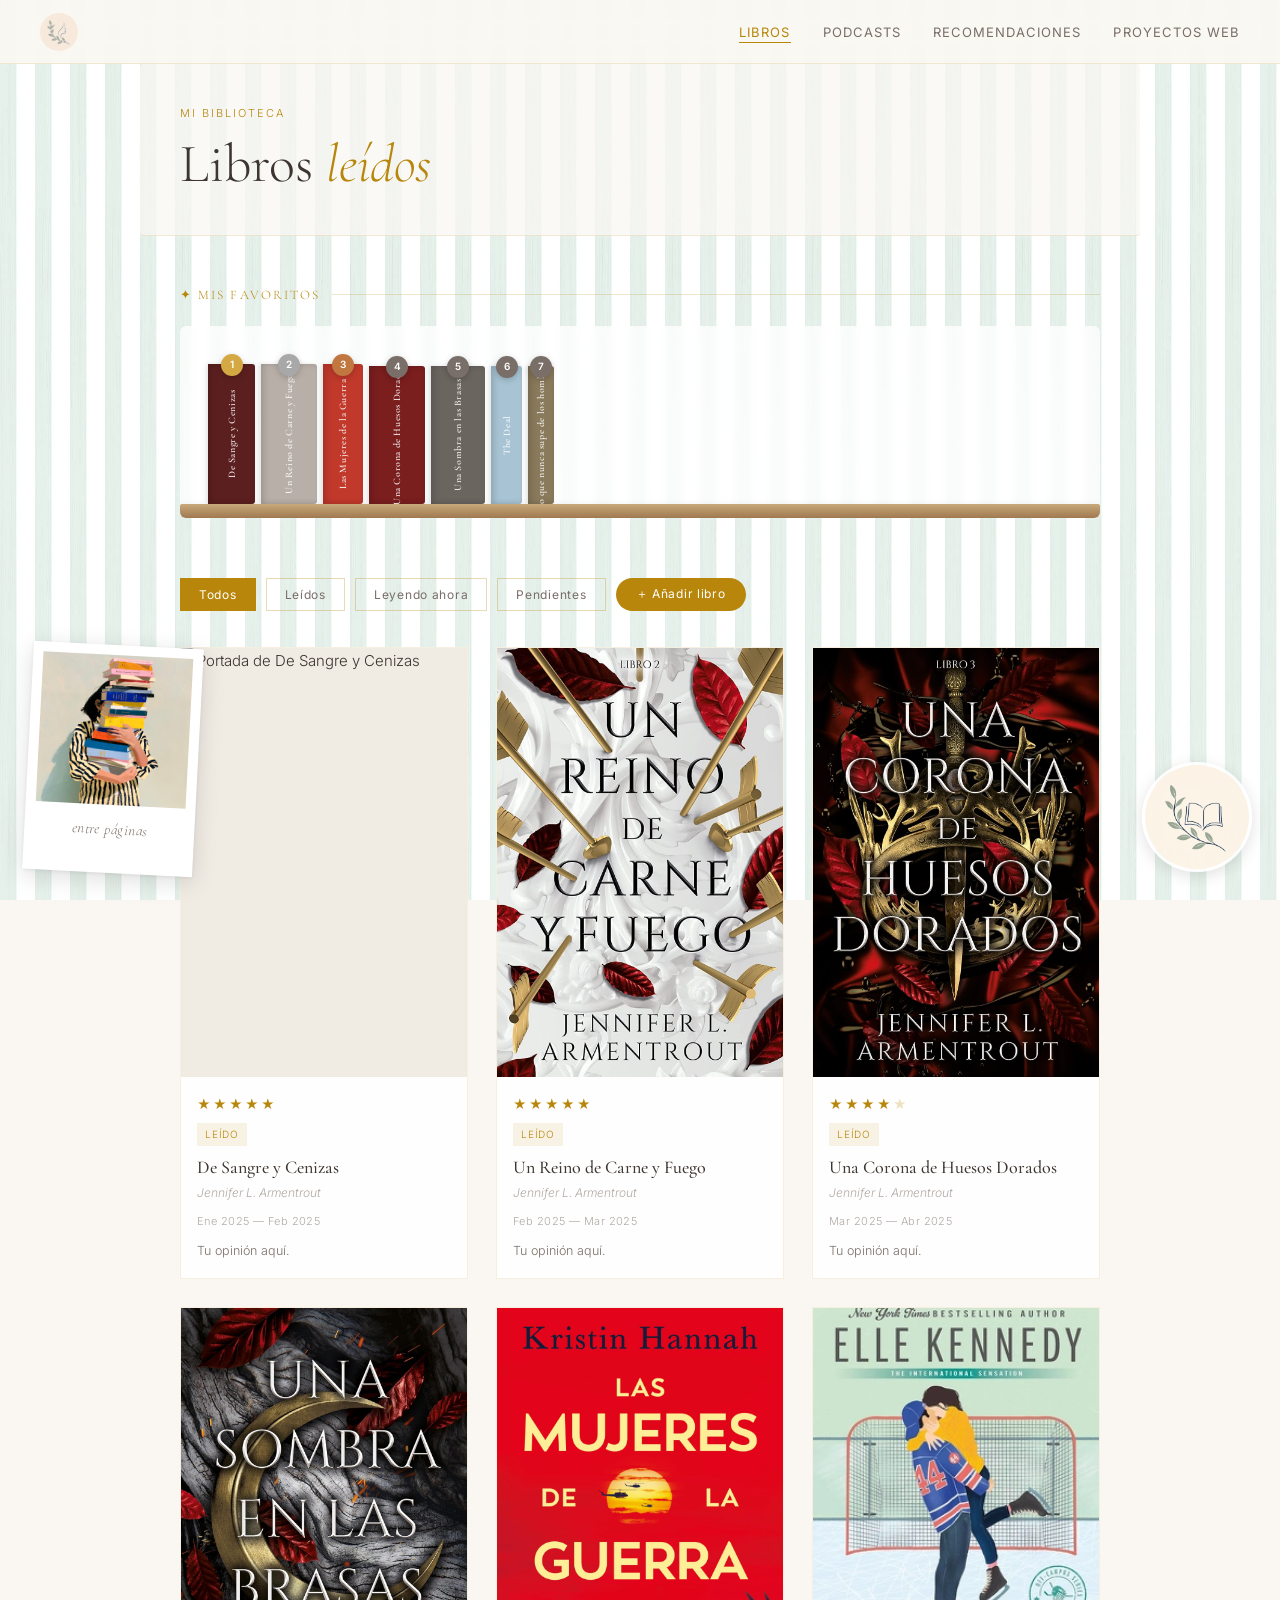
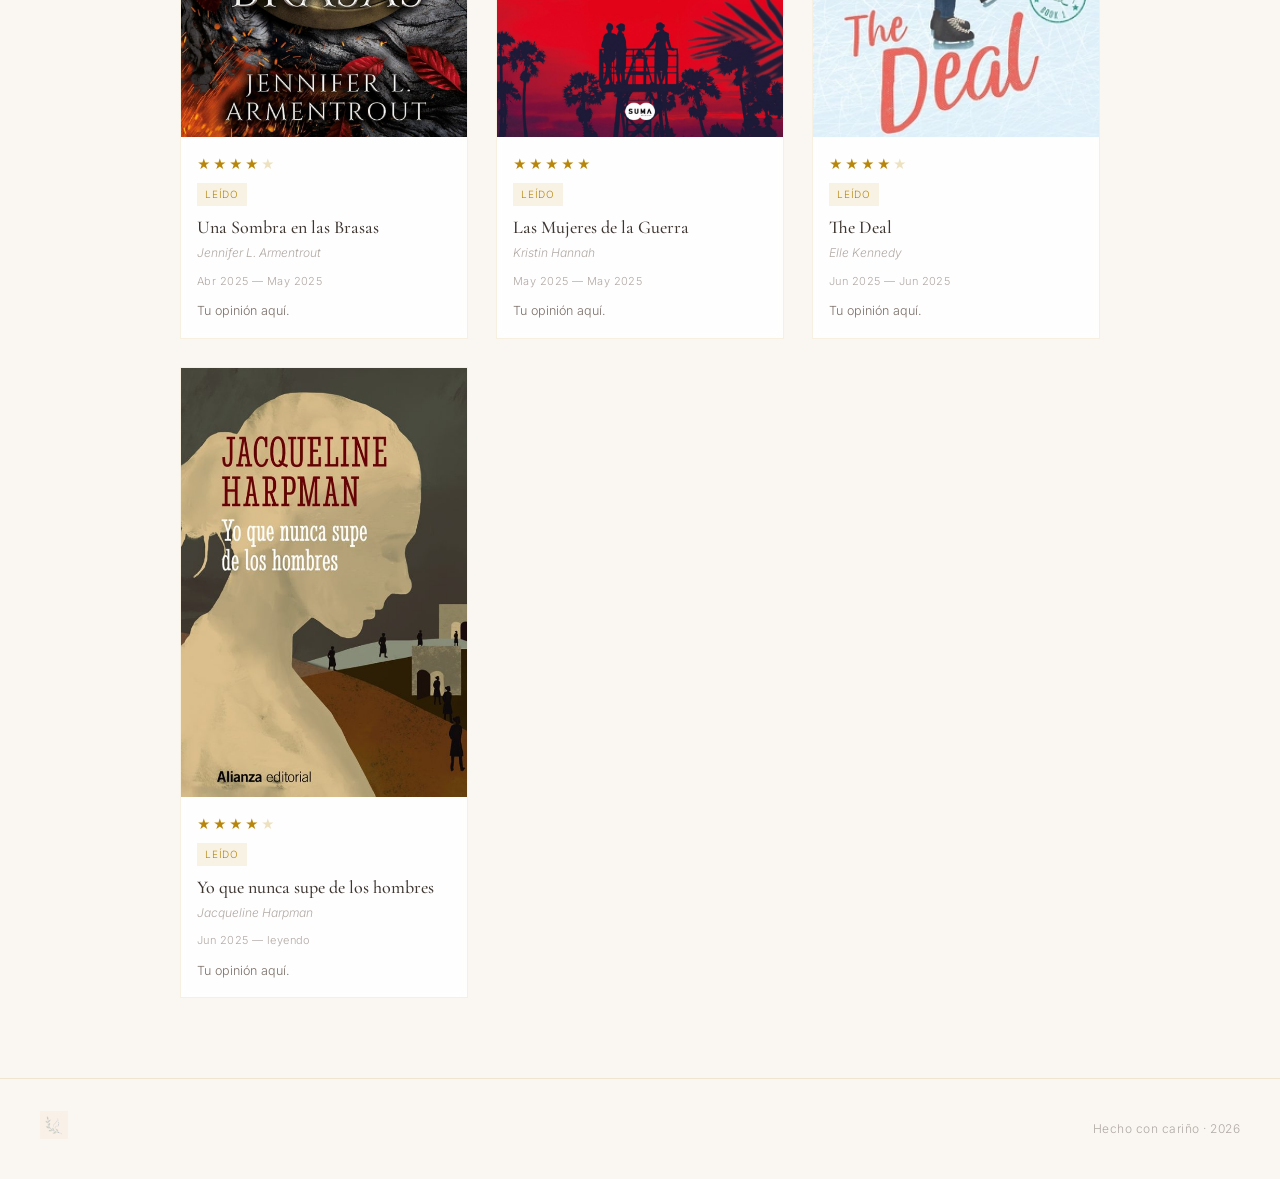
==== commit 38af683a: "Add files via upload" ====
--- a/libros.html
+++ b/libros.html
@@ -5,7 +5,7 @@
   <meta name="viewport" content="width=device-width, initial-scale=1.0">
   <title>Libros · Mi espacio</title>
   <link rel="stylesheet" href="style.css">
-  <link rel="icon" type="image/png" href="assets/logo.png">
+  <link rel="icon" type="image/png" href="assets/web_logo.png">
   <style>
 
     /* ── RANKING / ESTANTERÍA ── */
@@ -88,7 +88,6 @@
     }
 
     .book-spine {
-      width: 36px;
       border-radius: 3px 0 0 3px;
       display: flex;
       align-items: center;
@@ -293,7 +292,7 @@
 
     @media (max-width: 600px) {
       .shelf-section { padding: 0 16px; }
-      .book-spine { width: 28px; font-size: 9px; }
+      .book-spine { font-size: 9px; }
       .books-grid { grid-template-columns: repeat(2, 1fr); gap: 16px; }
     }
 
@@ -431,13 +430,85 @@
       .book-modal-cover { width: 100%; max-height: 280px; }
       .book-modal-cover img { max-height: 280px; }
     }
+
+    /* ── BOTÓN AÑADIR + MODAL FORM ── */
+    .add-btn {
+      display: inline-flex;
+      align-items: center;
+      gap: 8px;
+      padding: 8px 20px;
+      background: var(--gold);
+      color: #fff;
+      border: none;
+      font-family: 'Inter', sans-serif;
+      font-size: 12px;
+      letter-spacing: 0.06em;
+      cursor: pointer;
+      border-radius: 30px;
+      transition: background 0.25s, transform 0.25s;
+    }
+    .add-btn:hover { background: #9A7009; transform: translateY(-2px); }
+
+    .form-overlay {
+      position: fixed; inset: 0;
+      background: rgba(40,33,28,0.55);
+      backdrop-filter: blur(4px);
+      z-index: 300;
+      display: none; align-items: center; justify-content: center;
+      padding: 24px;
+    }
+    .form-overlay.open { display: flex; }
+    .form-modal {
+      background: var(--cream);
+      max-width: 480px; width: 100%;
+      max-height: 88vh; overflow-y: auto;
+      padding: 32px 28px; position: relative;
+      box-shadow: 0 24px 80px rgba(0,0,0,0.35);
+    }
+    .form-modal h3 {
+      font-family: 'Cormorant Garamond', serif;
+      font-size: 26px; font-weight: 500;
+      margin-bottom: 20px; color: var(--ink);
+    }
+    .form-modal label {
+      display: block; font-size: 11px;
+      letter-spacing: 0.08em; text-transform: uppercase;
+      color: var(--ink-light); margin: 14px 0 5px;
+    }
+    .form-modal input, .form-modal select, .form-modal textarea {
+      width: 100%; padding: 9px 12px;
+      border: 1px solid rgba(184,134,11,0.3);
+      background: #fff; font-family: 'Inter', sans-serif;
+      font-size: 13px; color: var(--ink);
+    }
+    .form-modal textarea { resize: vertical; min-height: 70px; }
+    .form-modal .form-submit {
+      margin-top: 22px; width: 100%; padding: 12px;
+      background: var(--gold); color: #fff; border: none;
+      font-size: 13px; letter-spacing: 0.08em; cursor: pointer;
+    }
+    .form-modal .form-submit:hover { background: #9A7009; }
+    .form-close {
+      position: absolute; top: 12px; right: 14px;
+      background: none; border: none; font-size: 20px;
+      color: var(--ink-light); cursor: pointer;
+    }
+    .snippet-box {
+      display: none; margin-top: 18px; padding: 14px;
+      background: rgba(184,134,11,0.07);
+      border: 1px dashed rgba(184,134,11,0.4);
+      font-size: 11px;
+    }
+    .snippet-box.show { display: block; }
+    .snippet-box p { margin-bottom: 8px; color: var(--ink-light); line-height: 1.5; }
+    .snippet-box textarea { width: 100%; min-height: 140px; font-family: monospace; font-size: 11px; }
   </style>
 </head>
 <body class="page-libros">
 
   <nav>
     <a href="index.html" class="nav-logo">
-      <img src="assets/logo.png" alt="Logo">
+      <img src="assets/web_logo.png" alt="Logo">
     </a>
     <ul class="nav-links" id="navLinks">
       <li><a href="libros.html" class="active">Libros</a></li>
@@ -454,6 +525,7 @@
     <img src="assets/web_libro.png" alt="" class="page-logo">
 
 
+
     <div class="page-header">
       <p class="page-header-eyebrow">Mi biblioteca</p>
       <h1 class="page-header-title">Libros <em>leídos</em></h1>
@@ -483,11 +555,69 @@
         <button class="filter-btn" data-filter="leido">Leídos</button>
         <button class="filter-btn" data-filter="leyendo">Leyendo ahora</button>
         <button class="filter-btn" data-filter="pendiente">Pendientes</button>
+        <button class="add-btn" id="addBookBtn">＋ Añadir libro</button>
       </div>
 
       <div class="books-grid" id="booksGrid"></div>
     </div>
 
+
+
+    <!-- ── MODAL AÑADIR LIBRO ── -->
+    <div class="form-overlay" id="addOverlay">
+      <div class="form-modal">
+        <button class="form-close" id="addClose">✕</button>
+        <h3>Añadir libro</h3>
+
+        <label>Título</label>
+        <input type="text" id="bTitulo">
+
+        <label>Autor/a</label>
+        <input type="text" id="bAutor">
+
+        <label>Estrellas (0 si aún no lo has terminado)</label>
+        <select id="bEstrellas">
+          <option value="0">Sin valorar</option>
+          <option value="1">★</option>
+          <option value="2">★★</option>
+          <option value="3">★★★</option>
+          <option value="4">★★★★</option>
+          <option value="5">★★★★★</option>
+        </select>
+
+        <label>Estado</label>
+        <select id="bEstado">
+          <option value="leido">Leído</option>
+          <option value="leyendo">Leyendo</option>
+          <option value="pendiente">Pendiente</option>
+        </select>
+
+        <label>Fecha inicio (p. ej. Ene 2025)</label>
+        <input type="text" id="bInicio">
+
+        <label>Fecha fin (vacío si sigues leyéndolo)</label>
+        <input type="text" id="bFin">
+
+        <label>Nº de páginas</label>
+        <input type="number" id="bPaginas">
+
+        <label>Resumen / opinión</label>
+        <textarea id="bResumen"></textarea>
+
+        <label>Color del lomo</label>
+        <input type="color" id="bColor" value="#7B9E87" style="height:42px;padding:4px">
+
+        <label>Portada (ruta en assets, opcional)</label>
+        <input type="text" id="bPortada" placeholder="assets/libro_nombre.jpg">
+
+        <button class="form-submit" id="addSubmit">Añadir</button>
+
+        <div class="snippet-box" id="snippetBox">
+          <p>✅ Añadido. Se guarda en este navegador. Para hacerlo <strong>permanente</strong>, copia esto y pégalo en el array LIBROS de libros.html:</p>
+          <textarea id="snippetText" readonly></textarea>
+        </div>
+      </div>
+    </div>
 
     <!-- ── MODAL FICHA ── -->
     <div class="book-modal-overlay" id="bookModalOverlay">
@@ -507,7 +637,7 @@
   </main>
 
   <footer>
-    <div class="footer-logo"><img src="assets/logo.png" alt="Logo"></div>
+    <div class="footer-logo"><img src="assets/web_logo.png" alt="Logo"></div>
     <p class="footer-text">Hecho con cariño · <span id="year"></span></p>
   </footer>
 
@@ -519,6 +649,7 @@
     // ── DATOS DE LIBROS ──
     // Edita aquí para añadir o cambiar libros
     const LIBROS = [
+      // ⚠️ EDITA: estrellas, estado, fechas, páginas y resumen de cada libro
       {
         titulo: 'De Sangre y Cenizas',
         autor: 'Jennifer L. Armentrout',
@@ -526,43 +657,89 @@
         estado: 'leido',
         fechaInicio: 'Ene 2025',
         fechaFin: 'Feb 2025',
-        resumen: 'Aquí va tu opinión personal del libro. Lo que te pareció, qué te llevaste, si lo recomendarías y a quién.',
+        paginas: 661,
+        resumen: 'Tu opinión aquí.',
         color: '#5C1F1F',
         emoji: '🗡️',
         portada: 'assets/libro_desangreycenizas.jpg'
       },
       {
-        titulo: 'Otro libro',
-        autor: 'Otra autora',
+        titulo: 'Un Reino de Carne y Fuego',
+        autor: 'Jennifer L. Armentrout',
+        estrellas: 5,
+        estado: 'leido',
+        fechaInicio: 'Feb 2025',
+        fechaFin: 'Mar 2025',
+        paginas: 786,
+        resumen: 'Tu opinión aquí.',
+        color: '#B8B0A8',
+        emoji: '🏹',
+        portada: 'assets/libro_unreinodecarneyfuego.jpg'
+      },
+      {
+        titulo: 'Una Corona de Huesos Dorados',
+        autor: 'Jennifer L. Armentrout',
         estrellas: 4,
         estado: 'leido',
         fechaInicio: 'Mar 2025',
         fechaFin: 'Abr 2025',
-        resumen: 'Tu valoración. Lo que destacarías, lo que menos te gustó, a quién se lo recomendarías.',
-        color: '#C4956A',
-        emoji: '📙'
+        paginas: 784,
+        resumen: 'Tu opinión aquí.',
+        color: '#7A1E1E',
+        emoji: '👑',
+        portada: 'assets/libro_unacoronadehuesosdorados.jpg'
       },
       {
-        titulo: 'Leyendo ahora',
-        autor: 'Autor',
-        estrellas: 0,
-        estado: 'leyendo',
+        titulo: 'Una Sombra en las Brasas',
+        autor: 'Jennifer L. Armentrout',
+        estrellas: 4,
+        estado: 'leido',
+        fechaInicio: 'Abr 2025',
+        fechaFin: 'May 2025',
+        paginas: 752,
+        resumen: 'Tu opinión aquí.',
+        color: '#6B6560',
+        emoji: '🌙',
+        portada: 'assets/libro_unasombraenlasbrasas.jpg'
+      },
+      {
+        titulo: 'Las Mujeres de la Guerra',
+        autor: 'Kristin Hannah',
+        estrellas: 5,
+        estado: 'leido',
+        fechaInicio: 'May 2025',
+        fechaFin: 'May 2025',
+        paginas: 560,
+        resumen: 'Tu opinión aquí.',
+        color: '#C0392B',
+        emoji: '🚁',
+        portada: 'assets/libro_lasmujeresdelaguerra.jpg'
+      },
+      {
+        titulo: 'The Deal',
+        autor: 'Elle Kennedy',
+        estrellas: 4,
+        estado: 'leido',
+        fechaInicio: 'Jun 2025',
+        fechaFin: 'Jun 2025',
+        paginas: 432,
+        resumen: 'Tu opinión aquí.',
+        color: '#A8C4D4',
+        emoji: '🏒',
+        portada: 'assets/libro_thedeal.jpg'
+      },
+      {
+        titulo: 'Yo que nunca supe de los hombres',
+        autor: 'Jacqueline Harpman',
+        estrellas: 4,
+        estado: 'leido',
         fechaInicio: 'Jun 2025',
         fechaFin: null,
-        resumen: 'Impresiones mientras lo lees. Puedes actualizarlo cuando termines.',
-        color: '#A0B4C8',
-        emoji: '📘'
-      },
-      {
-        titulo: 'Pendiente de leer',
-        autor: 'Autor',
-        estrellas: 0,
-        estado: 'pendiente',
-        fechaInicio: null,
-        fechaFin: null,
-        resumen: 'Por qué tienes ganas de leerlo o quién te lo recomendó.',
-        color: '#C4A882',
-        emoji: '📕'
+        paginas: 192,
+        resumen: 'Tu opinión aquí.',
+        color: '#8A7A5C',
+        emoji: '👤',
+        portada: 'assets/libro_yoquenuncasupedeloshombres.jpg'
       },
     ];
 
@@ -572,11 +749,14 @@
       return '★'.repeat(n) + '<span style="opacity:0.25">★</span>'.repeat(5 - n);
     }
 
+    // ── EXTRAS (añadidos desde el navegador) ──
+    let extras = [];
+    try { extras = JSON.parse(localStorage.getItem('misLibros') || '[]'); } catch(e) {}
+
+    function getLibros() { return [...LIBROS, ...extras]; }
+
     // ── ESTANTERÍA ──
     const rankColors = ['gold','silver','bronze'];
-    const shelfBooks = [...LIBROS]
-      .filter(b => b.estrellas > 0)
-      .sort((a, b) => b.estrellas - a.estrellas);
 
     // ── MODAL ──
     const overlay = document.getElementById('bookModalOverlay');
@@ -597,7 +777,8 @@
       document.getElementById('bookModalAuthor').textContent = libro.autor;
       document.getElementById('bookModalMeta').innerHTML = `
         <span>📅 ${fechas}</span>
-        <span>${libro.estado === 'leido' ? '✓ Leído' : libro.estado === 'leyendo' ? '📖 Leyendo' : '⏳ Pendiente'}</span>`;
+        <span>${libro.estado === 'leido' ? '✓ Leído' : libro.estado === 'leyendo' ? '📖 Leyendo' : '⏳ Pendiente'}</span>
+        ${libro.paginas ? `<span>📄 ${libro.paginas} págs</span>` : ''}`;
       document.getElementById('bookModalSummary').textContent = libro.resumen;
       overlay.classList.add('open');
       document.body.style.overflow = 'hidden';
@@ -613,8 +794,16 @@
     document.addEventListener('keydown', e => { if (e.key === 'Escape') closeModal(); });
 
     const plank = document.getElementById('shelfPlank');
-    shelfBooks.forEach((libro, i) => {
+
+    function renderShelf() {
+      plank.innerHTML = '';
+      const shelfBooks = getLibros()
+        .filter(b => b.estrellas > 0)
+        .sort((a, b) => b.estrellas - a.estrellas);
+      shelfBooks.forEach((libro, i) => {
       const altura = 90 + libro.estrellas * 12;
+      // Grosor del lomo según nº de páginas (mín 26px, máx 62px)
+      const ancho = Math.max(26, Math.min(62, Math.round((libro.paginas || 300) / 14)));
       const badgeClass = rankColors[i] || 'rest';
       const div = document.createElement('div');
       div.className = 'shelf-book';
@@ -625,16 +814,21 @@
           <div style="color:var(--ink-lighter);font-size:11px;margin-bottom:4px">${libro.autor}</div>
           <div class="tt-stars">${'★'.repeat(libro.estrellas)}</div>
         </div>
-        <div class="book-spine" style="height:${altura}px; background:${libro.color}">
+        <div class="book-spine" style="height:${altura}px; width:${ancho}px; background:${libro.color}">
           ${libro.titulo}
         </div>`;
       div.addEventListener('click', () => openModal(libro));
       plank.appendChild(div);
-    });
+      });
+    }
+    renderShelf();
 
     // ── TARJETAS ──
     const grid = document.getElementById('booksGrid');
-    LIBROS.forEach(libro => {
+
+    function renderGrid() {
+      grid.innerHTML = '';
+      getLibros().forEach(libro => {
       const fechas = libro.estado === 'pendiente'
         ? 'Pendiente'
         : libro.fechaFin
@@ -664,10 +858,13 @@
         </div>`;
       card.addEventListener('click', () => openModal(libro));
       grid.appendChild(card);
-    });
+      });
+    }
+    renderGrid();
 
     // ── FILTROS ──
     document.querySelectorAll('.filter-btn').forEach(btn => {
+      if (!btn.dataset.filter) return;
       btn.addEventListener('click', () => {
         document.querySelectorAll('.filter-btn').forEach(b => b.classList.remove('active'));
         btn.classList.add('active');
@@ -678,6 +875,53 @@
         });
       });
     });
+
+    // ── AÑADIR LIBRO ──
+    const addOverlay = document.getElementById('addOverlay');
+    document.getElementById('addBookBtn').addEventListener('click', () => {
+      document.getElementById('snippetBox').classList.remove('show');
+      addOverlay.classList.add('open');
+    });
+    document.getElementById('addClose').addEventListener('click', () => addOverlay.classList.remove('open'));
+    addOverlay.addEventListener('click', e => { if (e.target === addOverlay) addOverlay.classList.remove('open'); });
+
+    document.getElementById('addSubmit').addEventListener('click', () => {
+      const libro = {
+        titulo: document.getElementById('bTitulo').value.trim(),
+        autor: document.getElementById('bAutor').value.trim(),
+        estrellas: parseInt(document.getElementById('bEstrellas').value, 10),
+        estado: document.getElementById('bEstado').value,
+        fechaInicio: document.getElementById('bInicio').value.trim() || null,
+        fechaFin: document.getElementById('bFin').value.trim() || null,
+        paginas: parseInt(document.getElementById('bPaginas').value, 10) || null,
+        resumen: document.getElementById('bResumen').value.trim(),
+        color: document.getElementById('bColor').value,
+        emoji: '📖',
+        portada: document.getElementById('bPortada').value.trim() || null
+      };
+      if (!libro.titulo) { alert('Pon al menos el título'); return; }
+
+      extras.push(libro);
+      try { localStorage.setItem('misLibros', JSON.stringify(extras)); } catch(e) {}
+      renderShelf();
+      renderGrid();
+
+      const snippet = `{
+  titulo: '${libro.titulo.replace(/'/g, "\\'")}',
+  autor: '${(libro.autor||'').replace(/'/g, "\\'")}',
+  estrellas: ${libro.estrellas},
+  estado: '${libro.estado}',
+  fechaInicio: ${libro.fechaInicio ? `'${libro.fechaInicio}'` : 'null'},
+  fechaFin: ${libro.fechaFin ? `'${libro.fechaFin}'` : 'null'},
+  paginas: ${libro.paginas || 'null'},
+  resumen: '${(libro.resumen||'').replace(/'/g, "\\'")}',
+  color: '${libro.color}',
+  emoji: '📖',
+  portada: ${libro.portada ? `'${libro.portada}'` : 'null'}
+},`;
+      document.getElementById('snippetText').value = snippet;
+      document.getElementById('snippetBox').classList.add('show');
+    });
   </script>
 
 </body>
--- a/style.css
+++ b/style.css
@@ -860,36 +860,35 @@
 }
 
 
-/* ── LOGO DE PÁGINA (arriba a la derecha) ── */
+/* ── POLAROID (abajo a la izquierda) ── */
+.polaroid-wrap {
+  position: fixed;
+  bottom: 28px;
+  left: 28px;
+  z-index: 5;
+}
+
+/* ── LOGO DE PÁGINA (abajo a la derecha) ── */
 .page-logo {
-  position: absolute;
-  top: 88px;
-  right: 48px;
+  position: fixed;
+  bottom: 28px;
+  right: 28px;
   width: 110px;
   height: 110px;
   border-radius: 50%;
   object-fit: cover;
-  z-index: 6;
-  box-shadow: 0 4px 16px rgba(0,0,0,0.1);
+  z-index: 5;
+  box-shadow: 0 4px 16px rgba(0,0,0,0.12);
   border: 3px solid rgba(255,255,255,0.85);
 }
 
 @media (max-width: 900px) {
   .page-logo {
-    position: static;
-    display: block;
-    margin: 20px auto 0;
-    width: 90px;
-    height: 90px;
-  }
-}
-
-/* ── POLAROID (debajo del logo, a la derecha) ── */
-.polaroid-wrap {
-  position: absolute;
-  top: 220px;
-  right: 48px;
-  z-index: 5;
+    width: 70px;
+    height: 70px;
+    bottom: 16px;
+    right: 16px;
+  }
 }
 
 .page-wrapper {
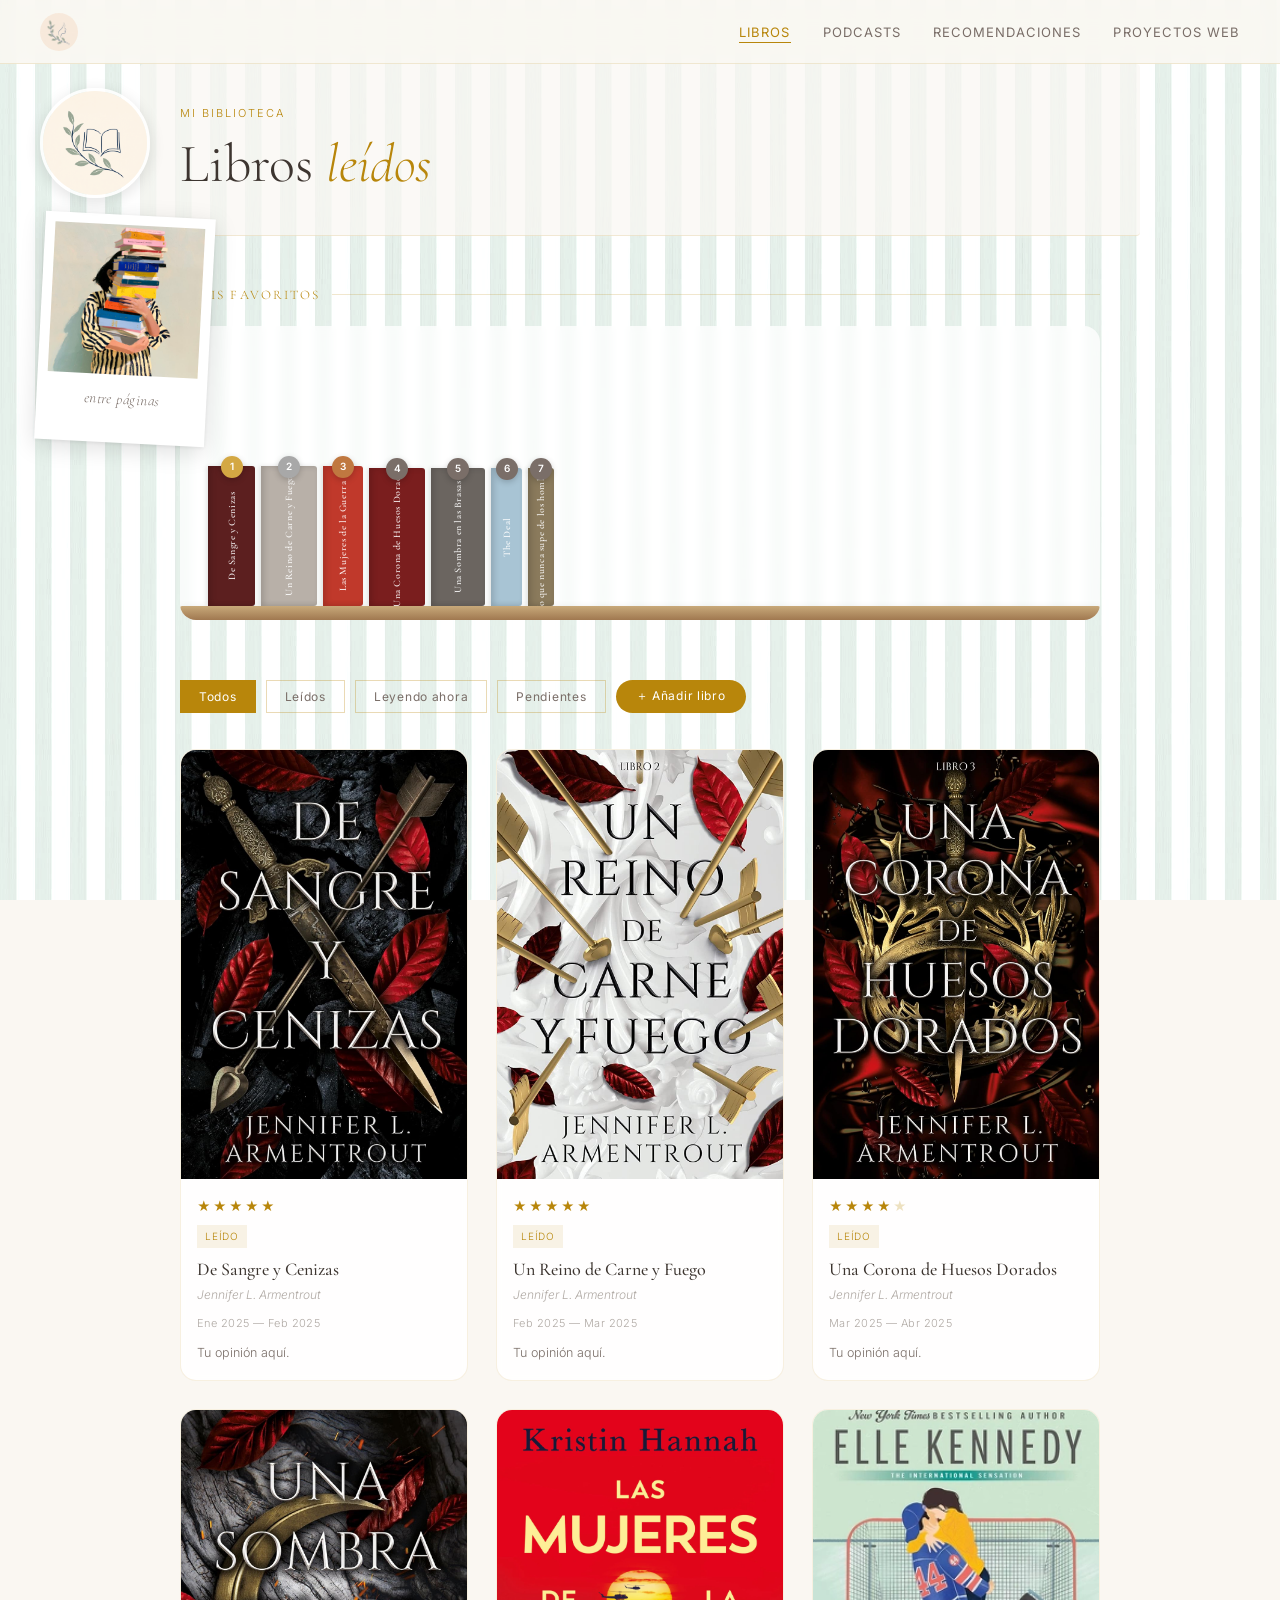
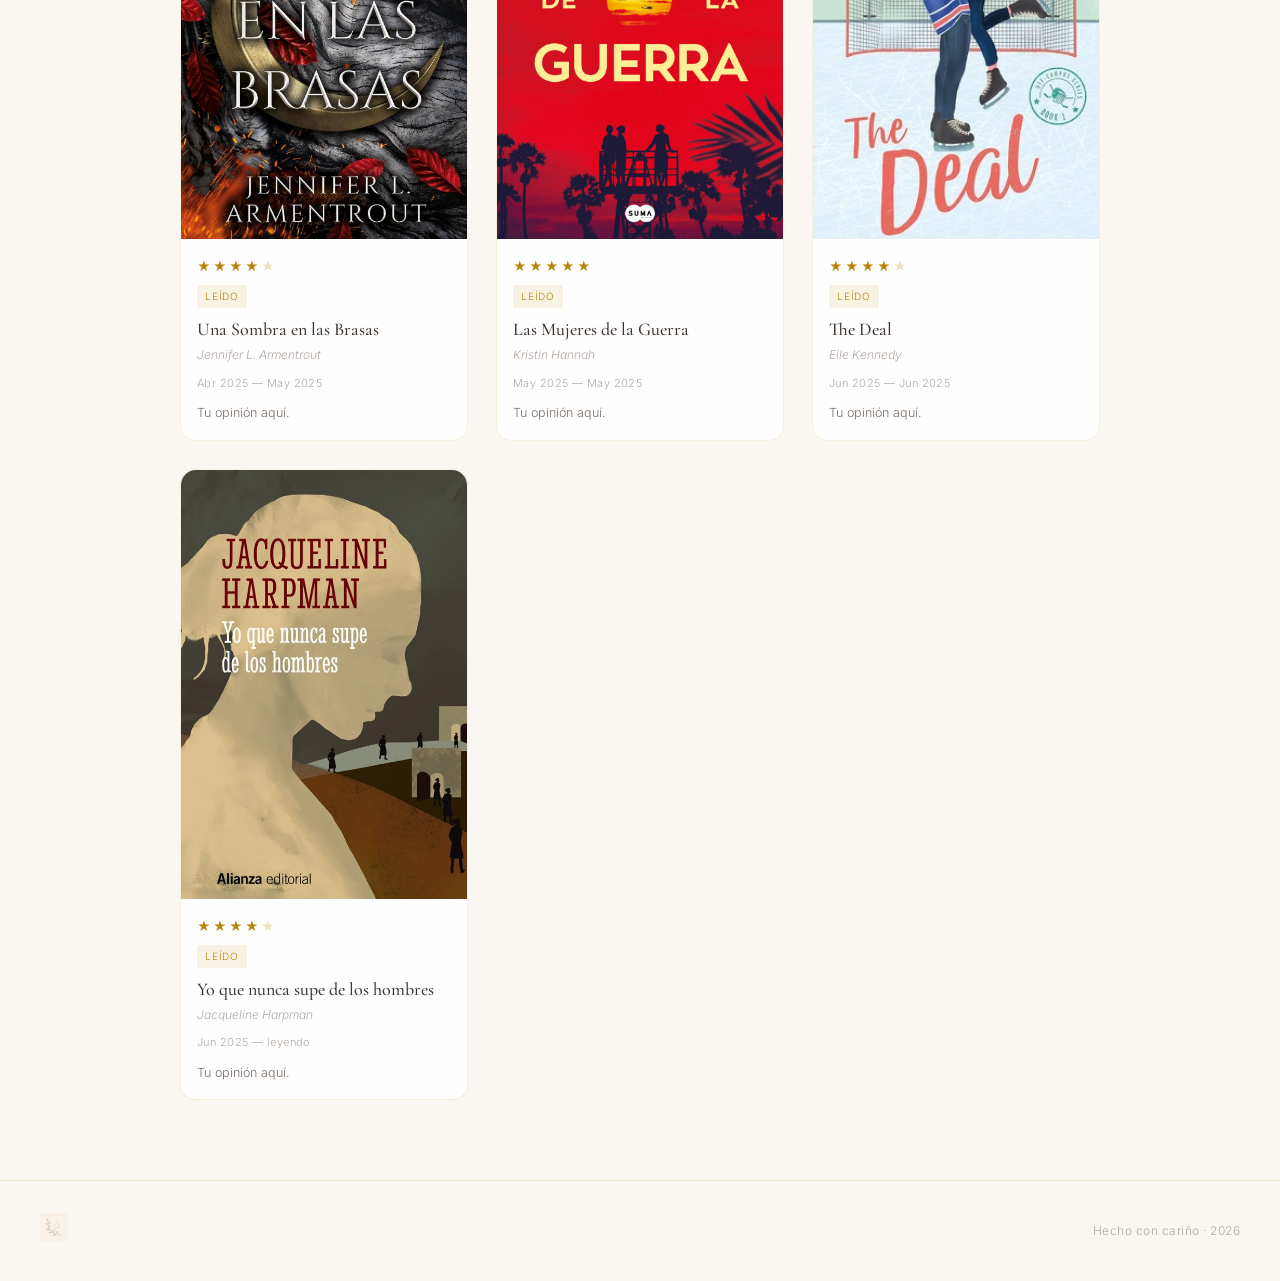
==== commit 093d4fc1: "Add files via upload" ====
--- a/libros.html
+++ b/libros.html
@@ -38,8 +38,8 @@
     .shelf {
       background: rgba(255,255,255,0.75);
       backdrop-filter: blur(4px);
-      border-radius: 6px;
-      padding: 32px 28px 0;
+      border-radius: 16px;
+      padding: 64px 28px 0;
       position: relative;
       overflow: hidden;
     }
@@ -49,7 +49,7 @@
       align-items: flex-end;
       gap: 6px;
       padding-bottom: 0;
-      min-height: 160px;
+      min-height: 230px;
       position: relative;
       flex-wrap: wrap;
     }
@@ -190,6 +190,7 @@
       background: rgba(255,255,255,0.88);
       backdrop-filter: blur(4px);
       border: 1px solid rgba(184,134,11,0.12);
+      border-radius: 16px;
       transition: transform 0.3s, box-shadow 0.3s;
       overflow: hidden;
       cursor: pointer;
--- a/style.css
+++ b/style.css
@@ -216,6 +216,7 @@
 }
 
 .section-card {
+  border-radius: 16px;
   text-decoration: none;
   display: flex;
   flex-direction: column;
@@ -445,6 +446,7 @@
 }
 
 .podcast-card {
+  border-radius: 16px;
   display: flex;
   gap: 20px;
   padding: 24px;
@@ -534,6 +536,7 @@
 }
 
 .project-card {
+  border-radius: 16px;
   background: var(--white);
   border: 1px solid rgba(184, 134, 11, 0.12);
   overflow: hidden;
@@ -632,6 +635,7 @@
 }
 
 .reco-card {
+  border-radius: 16px;
   padding: 24px;
   background: var(--white);
   border: 1px solid rgba(184, 134, 11, 0.12);
@@ -860,34 +864,41 @@
 }
 
 
-/* ── POLAROID (abajo a la izquierda) ── */
-.polaroid-wrap {
-  position: fixed;
-  bottom: 28px;
-  left: 28px;
-  z-index: 5;
-}
-
-/* ── LOGO DE PÁGINA (abajo a la derecha) ── */
+/* ── LOGO DE PÁGINA (arriba a la izquierda) ── */
 .page-logo {
-  position: fixed;
-  bottom: 28px;
-  right: 28px;
+  position: absolute;
+  top: 88px;
+  left: 40px;
   width: 110px;
   height: 110px;
   border-radius: 50%;
   object-fit: cover;
-  z-index: 5;
+  z-index: 6;
   box-shadow: 0 4px 16px rgba(0,0,0,0.12);
   border: 3px solid rgba(255,255,255,0.85);
 }
 
+/* ── POLAROID (debajo del logo) ── */
+.polaroid-wrap {
+  position: absolute;
+  top: 215px;
+  left: 40px;
+  z-index: 5;
+}
+
 @media (max-width: 900px) {
   .page-logo {
-    width: 70px;
-    height: 70px;
-    bottom: 16px;
-    right: 16px;
+    position: static;
+    display: block;
+    margin: 20px auto 0;
+    width: 80px;
+    height: 80px;
+  }
+  .polaroid-wrap {
+    position: static;
+    display: flex;
+    justify-content: center;
+    margin: 16px auto 32px;
   }
 }
 
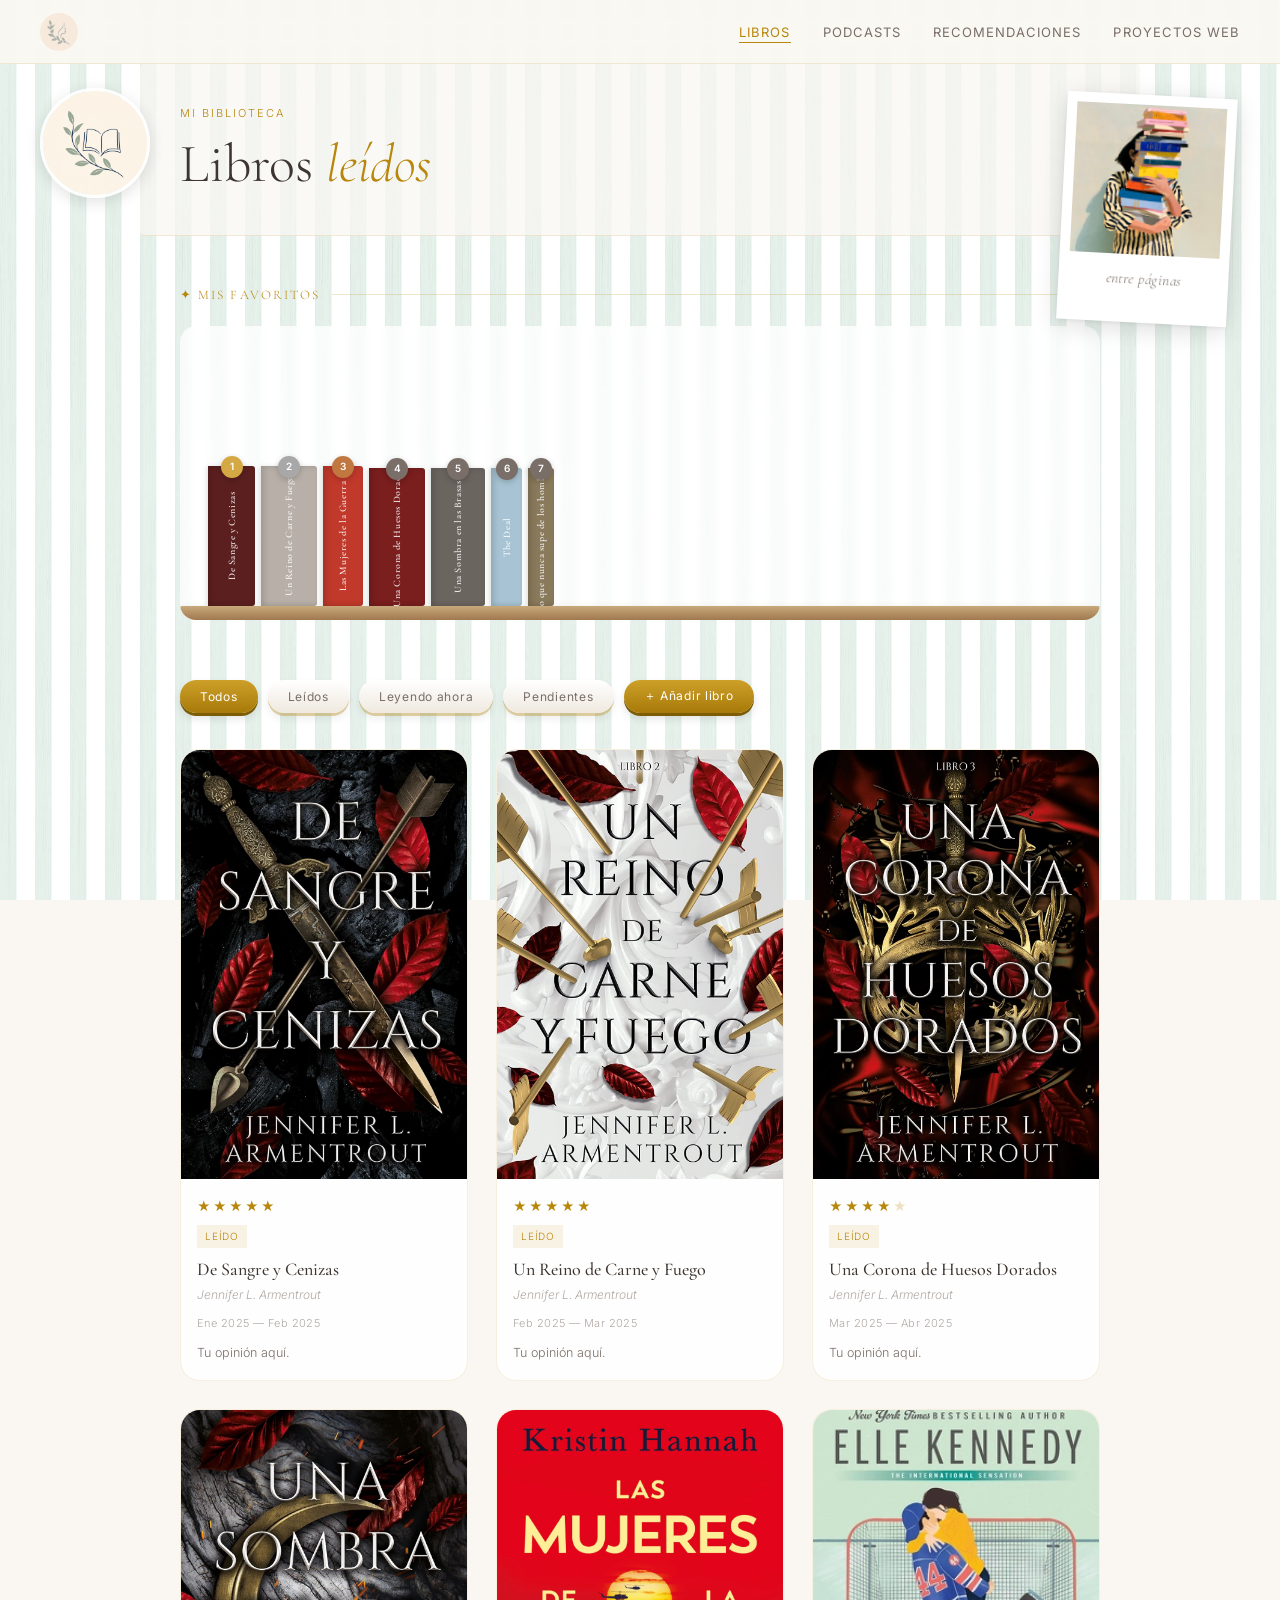
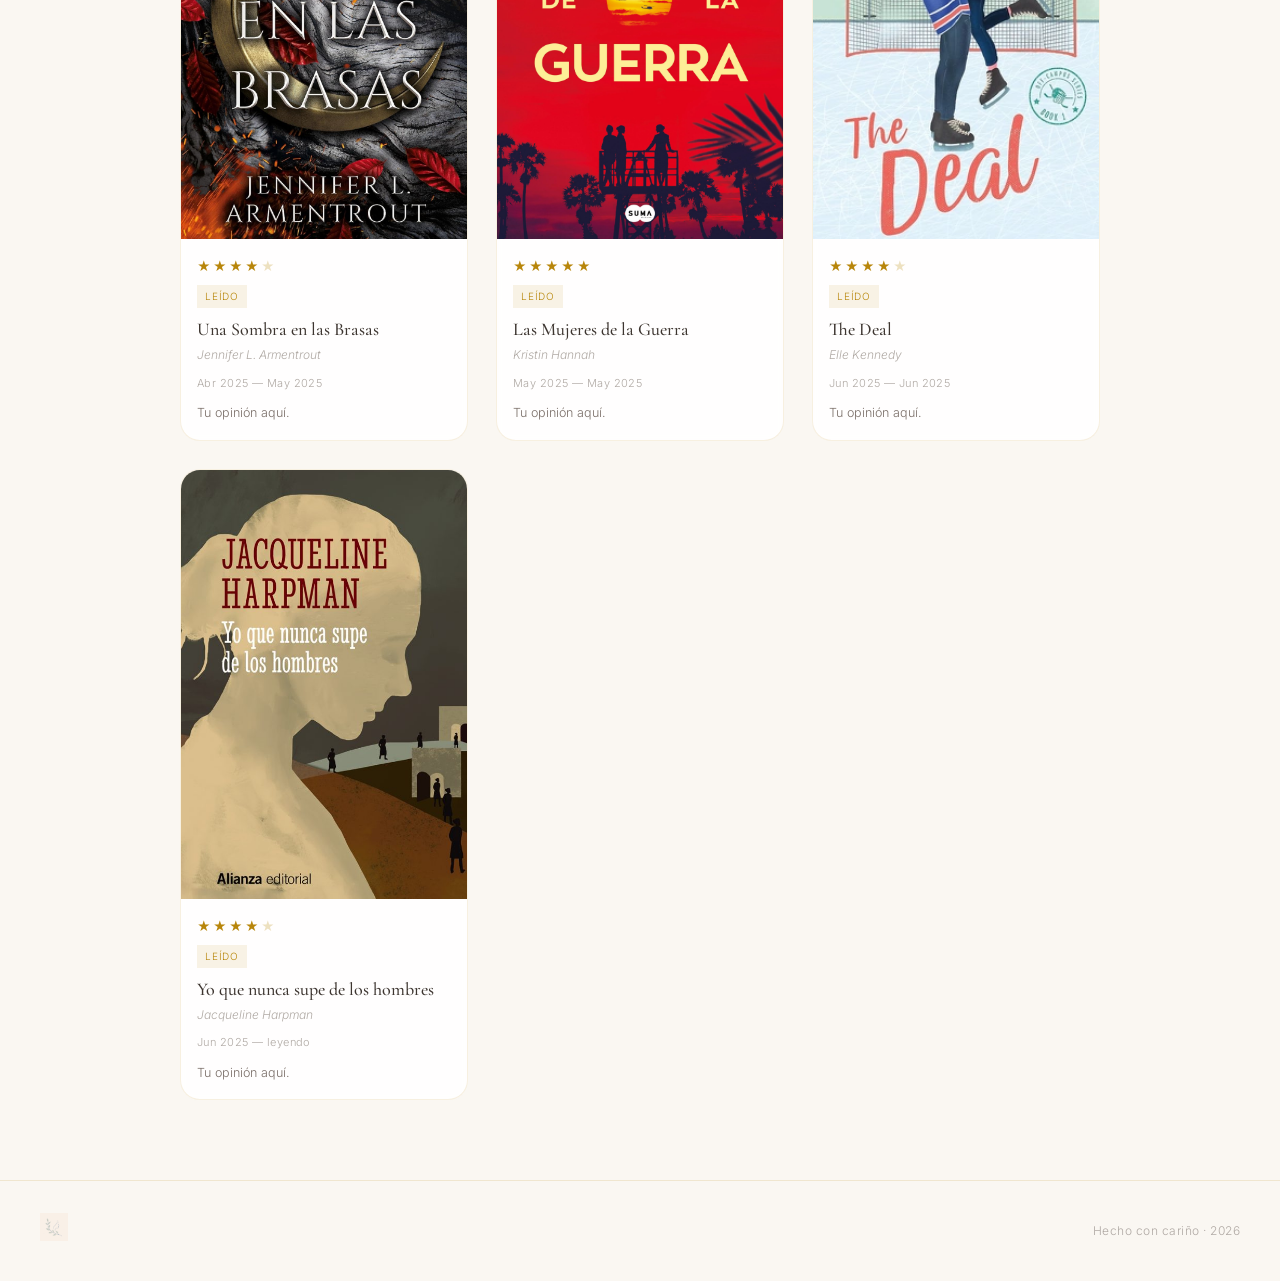
==== commit a92326f2: "Add files via upload" ====
--- a/libros.html
+++ b/libros.html
@@ -190,7 +190,7 @@
       background: rgba(255,255,255,0.88);
       backdrop-filter: blur(4px);
       border: 1px solid rgba(184,134,11,0.12);
-      border-radius: 16px;
+      border-radius: 20px;
       transition: transform 0.3s, box-shadow 0.3s;
       overflow: hidden;
       cursor: pointer;
@@ -321,6 +321,7 @@
     }
 
     .book-modal {
+      border-radius: 20px;
       background: var(--cream);
       max-width: 640px;
       width: 100%;
@@ -338,6 +339,8 @@
     }
 
     .book-modal-cover {
+      border-radius: 20px 0 0 20px;
+      overflow: hidden;
       width: 220px;
       flex-shrink: 0;
       background: var(--cream-dark);
@@ -448,7 +451,13 @@
       border-radius: 30px;
       transition: background 0.25s, transform 0.25s;
     }
-    .add-btn:hover { background: #9A7009; transform: translateY(-2px); }
+    .add-btn {
+      background: linear-gradient(180deg, #CDA02A, #A87908);
+      box-shadow: 0 3px 0 #7D5C06, 0 5px 10px rgba(0,0,0,0.12);
+      transition: all 0.15s;
+    }
+    .add-btn:hover { transform: translateY(-1px); box-shadow: 0 4px 0 #7D5C06, 0 7px 14px rgba(0,0,0,0.14); }
+    .add-btn:active { transform: translateY(2px); box-shadow: 0 1px 0 #7D5C06, 0 2px 5px rgba(0,0,0,0.1); }
 
     .form-overlay {
       position: fixed; inset: 0;
@@ -460,6 +469,7 @@
     }
     .form-overlay.open { display: flex; }
     .form-modal {
+      border-radius: 20px;
       background: var(--cream);
       max-width: 480px; width: 100%;
       max-height: 88vh; overflow-y: auto;
@@ -485,10 +495,14 @@
     .form-modal textarea { resize: vertical; min-height: 70px; }
     .form-modal .form-submit {
       margin-top: 22px; width: 100%; padding: 12px;
-      background: var(--gold); color: #fff; border: none;
+      background: linear-gradient(180deg, #CDA02A, #A87908);
+      color: #fff; border: none; border-radius: 30px;
+      box-shadow: 0 3px 0 #7D5C06, 0 5px 10px rgba(0,0,0,0.12);
       font-size: 13px; letter-spacing: 0.08em; cursor: pointer;
-    }
-    .form-modal .form-submit:hover { background: #9A7009; }
+      transition: all 0.15s;
+    }
+    .form-modal .form-submit:hover { transform: translateY(-1px); }
+    .form-modal .form-submit:active { transform: translateY(2px); box-shadow: 0 1px 0 #7D5C06; }
     .form-close {
       position: absolute; top: 12px; right: 14px;
       background: none; border: none; font-size: 20px;
--- a/style.css
+++ b/style.css
@@ -216,7 +216,7 @@
 }
 
 .section-card {
-  border-radius: 16px;
+  border-radius: 20px;
   text-decoration: none;
   display: flex;
   flex-direction: column;
@@ -329,22 +329,38 @@
 }
 
 .filter-btn {
-  padding: 7px 18px;
-  border: 1px solid rgba(184, 134, 11, 0.3);
-  background: transparent;
+  padding: 8px 20px;
+  border: none;
+  border-radius: 30px;
+  background: linear-gradient(180deg, #FFFFFF, #EFE9DF);
   color: var(--ink-light);
   font-family: 'Inter', sans-serif;
   font-size: 12px;
   letter-spacing: 0.06em;
   cursor: pointer;
-  transition: all 0.25s;
-}
-
-.filter-btn:hover,
+  box-shadow: 0 3px 0 rgba(184, 134, 11, 0.35), 0 5px 10px rgba(0,0,0,0.08);
+  transition: all 0.15s;
+}
+
+.filter-btn:hover {
+  transform: translateY(-1px);
+  box-shadow: 0 4px 0 rgba(184, 134, 11, 0.35), 0 7px 14px rgba(0,0,0,0.1);
+}
+
+.filter-btn:active {
+  transform: translateY(2px);
+  box-shadow: 0 1px 0 rgba(184, 134, 11, 0.35), 0 2px 5px rgba(0,0,0,0.08);
+}
+
 .filter-btn.active {
-  background: var(--gold);
+  background: linear-gradient(180deg, #CDA02A, #A87908);
   color: var(--white);
-  border-color: var(--gold);
+  box-shadow: 0 3px 0 #7D5C06, 0 5px 10px rgba(0,0,0,0.12);
+}
+
+.filter-btn.active:active {
+  transform: translateY(2px);
+  box-shadow: 0 1px 0 #7D5C06, 0 2px 5px rgba(0,0,0,0.1);
 }
 
 .books-grid {
@@ -446,7 +462,7 @@
 }
 
 .podcast-card {
-  border-radius: 16px;
+  border-radius: 20px;
   display: flex;
   gap: 20px;
   padding: 24px;
@@ -536,7 +552,7 @@
 }
 
 .project-card {
-  border-radius: 16px;
+  border-radius: 20px;
   background: var(--white);
   border: 1px solid rgba(184, 134, 11, 0.12);
   overflow: hidden;
@@ -635,7 +651,7 @@
 }
 
 .reco-card {
-  border-radius: 16px;
+  border-radius: 20px;
   padding: 24px;
   background: var(--white);
   border: 1px solid rgba(184, 134, 11, 0.12);
@@ -878,11 +894,11 @@
   border: 3px solid rgba(255,255,255,0.85);
 }
 
-/* ── POLAROID (debajo del logo) ── */
+/* ── POLAROID (arriba a la derecha) ── */
 .polaroid-wrap {
   position: absolute;
-  top: 215px;
-  left: 40px;
+  top: 95px;
+  right: 48px;
   z-index: 5;
 }
 
